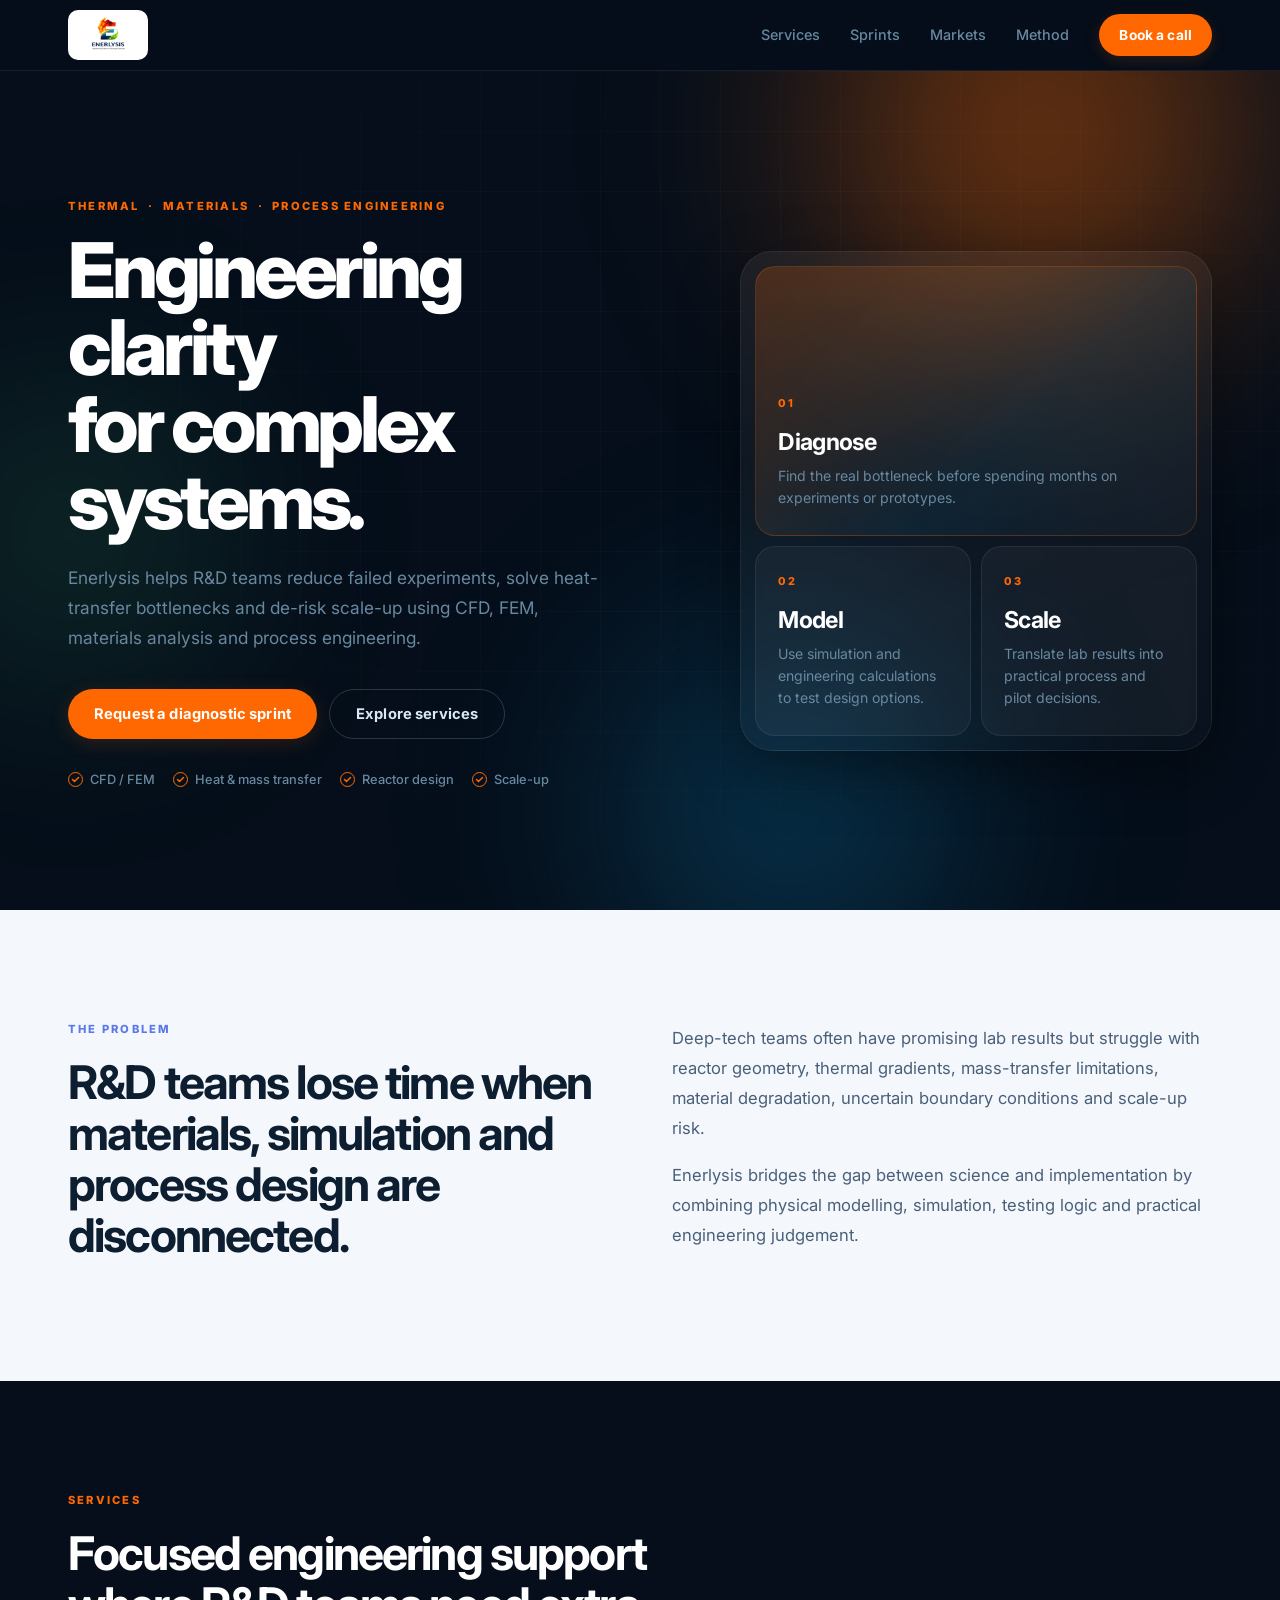
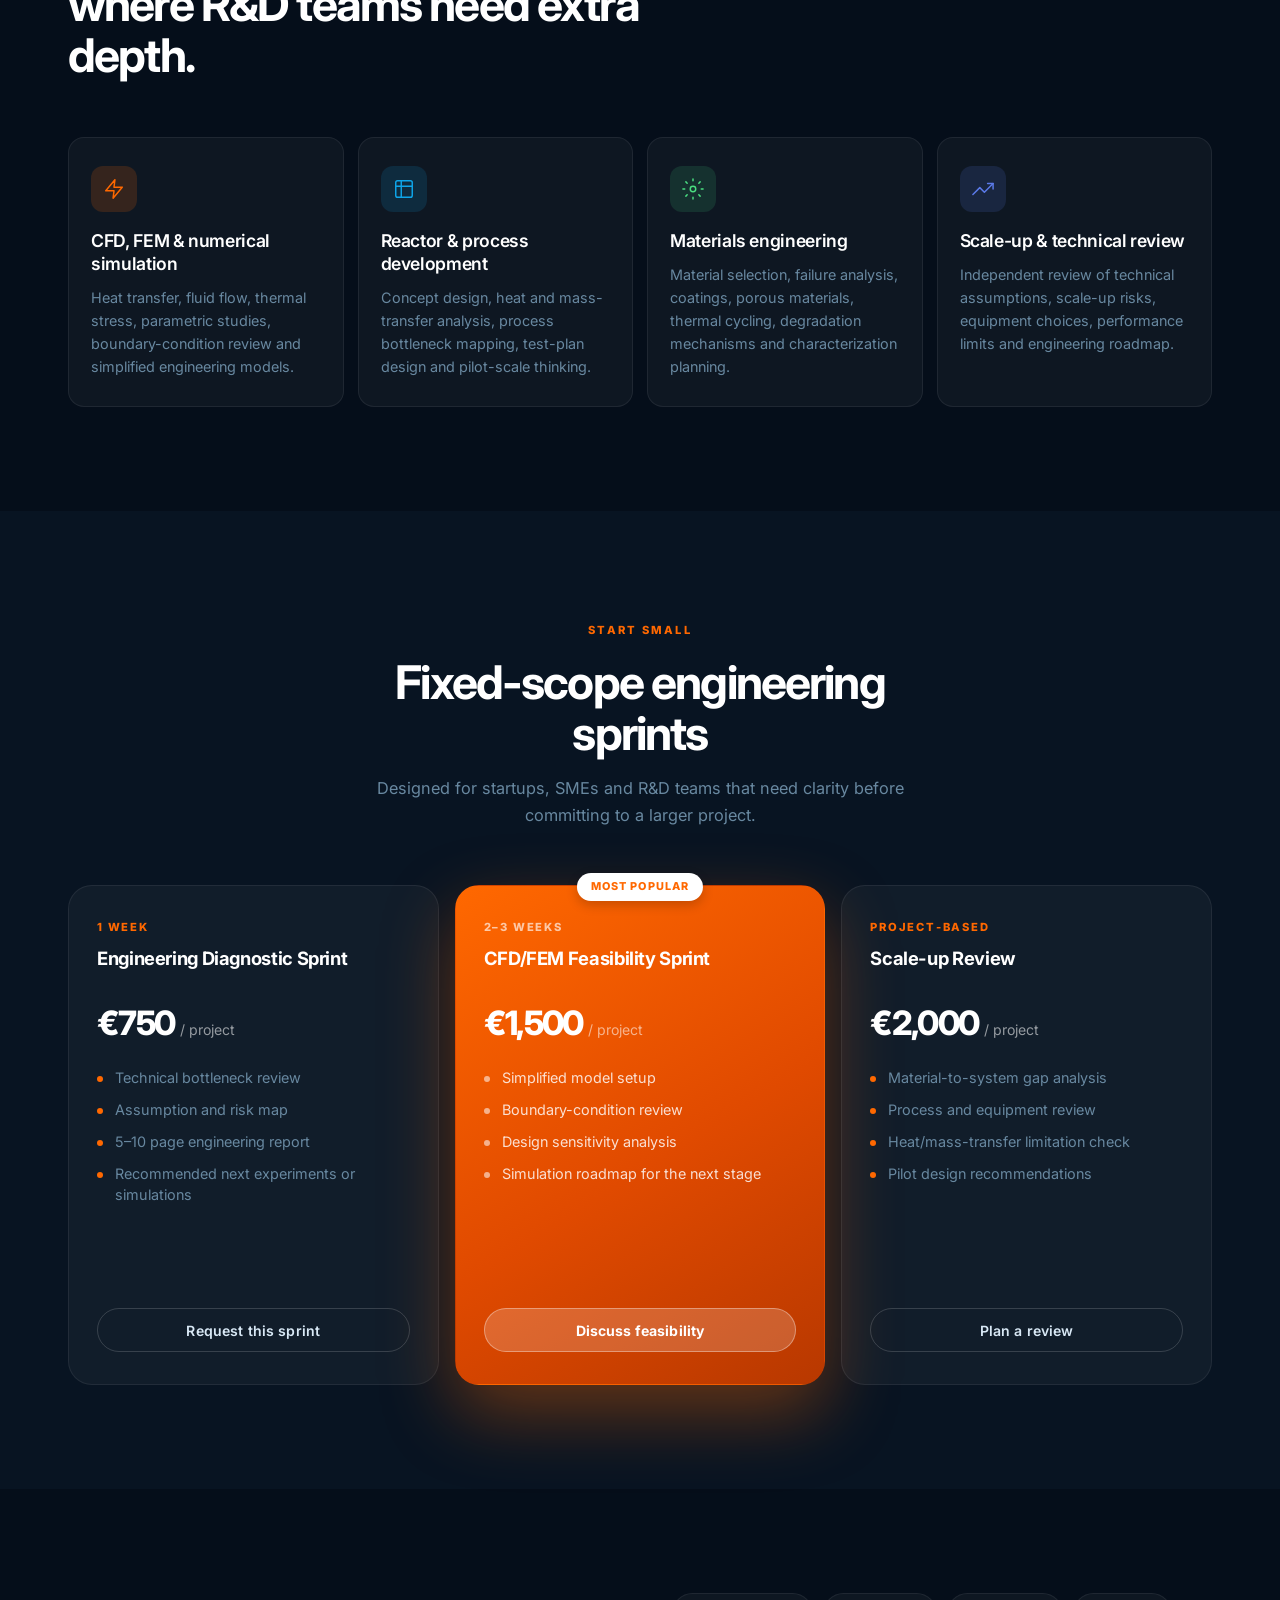
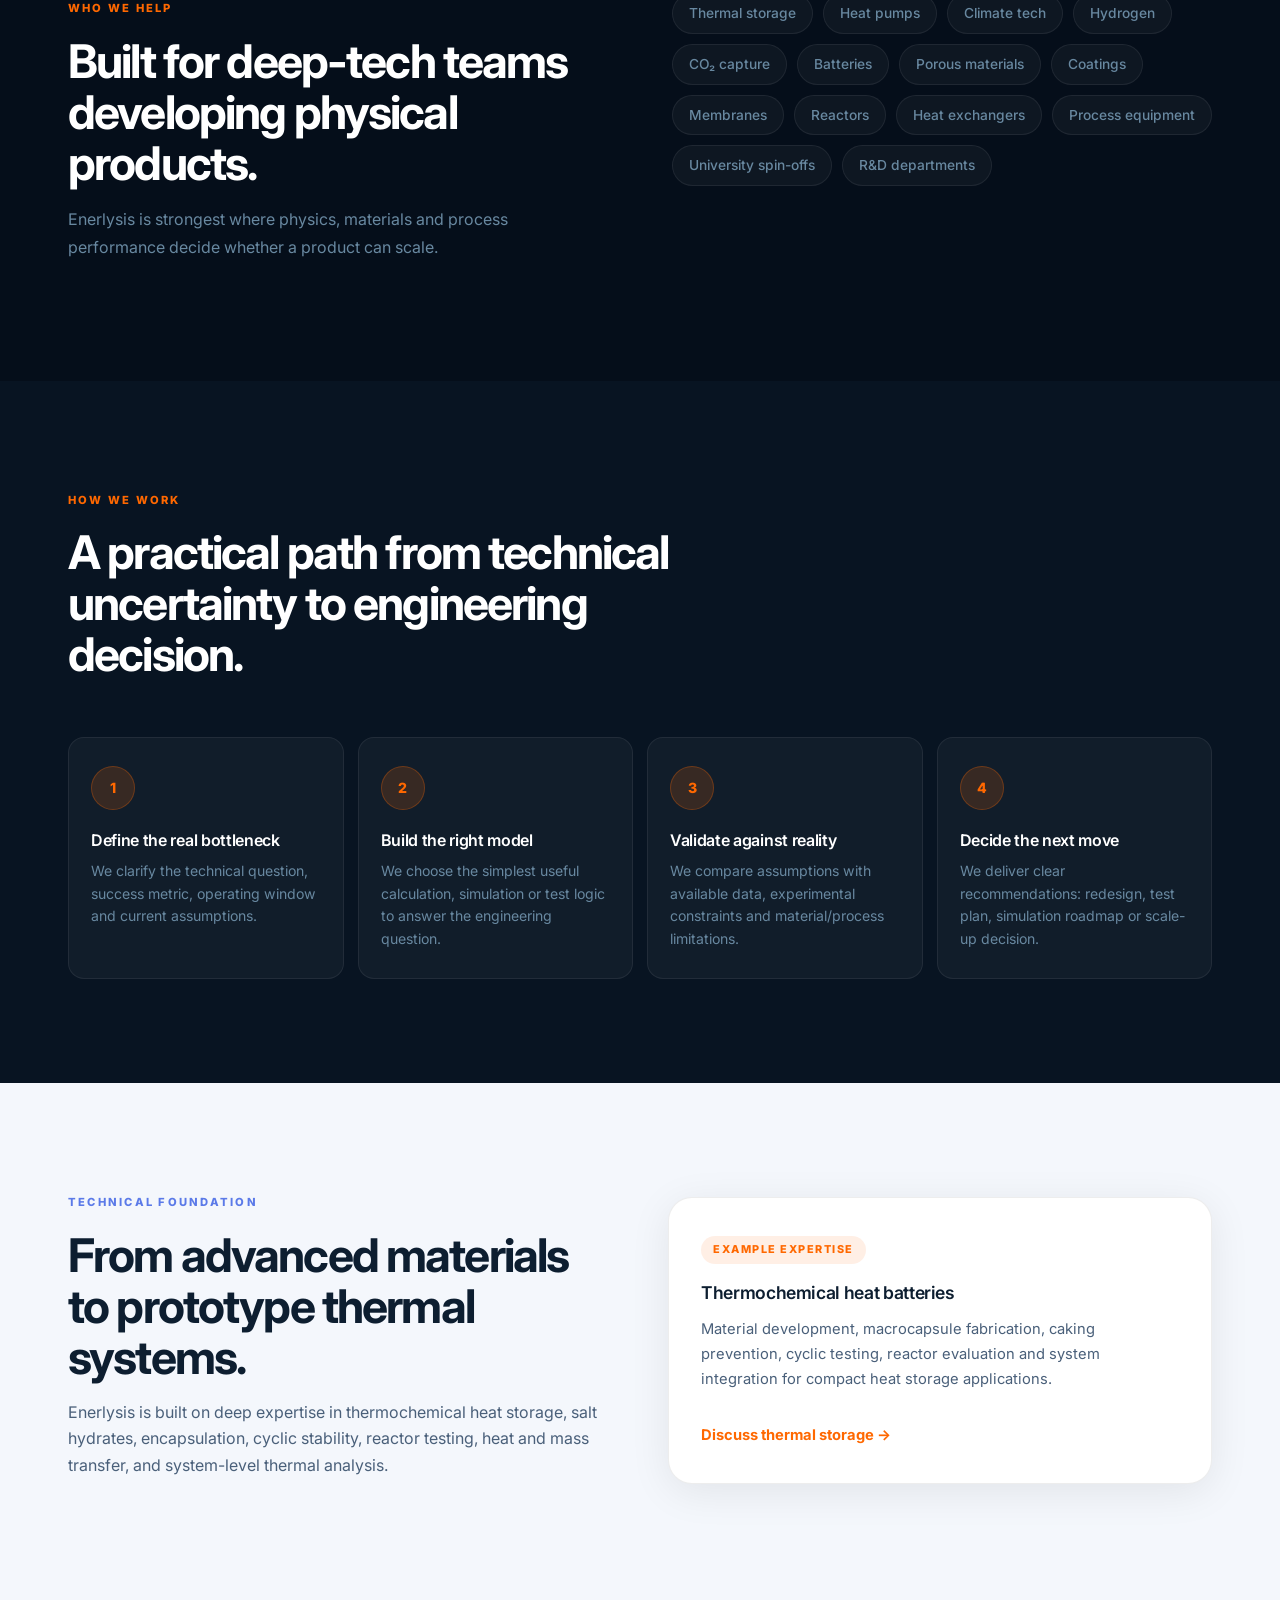
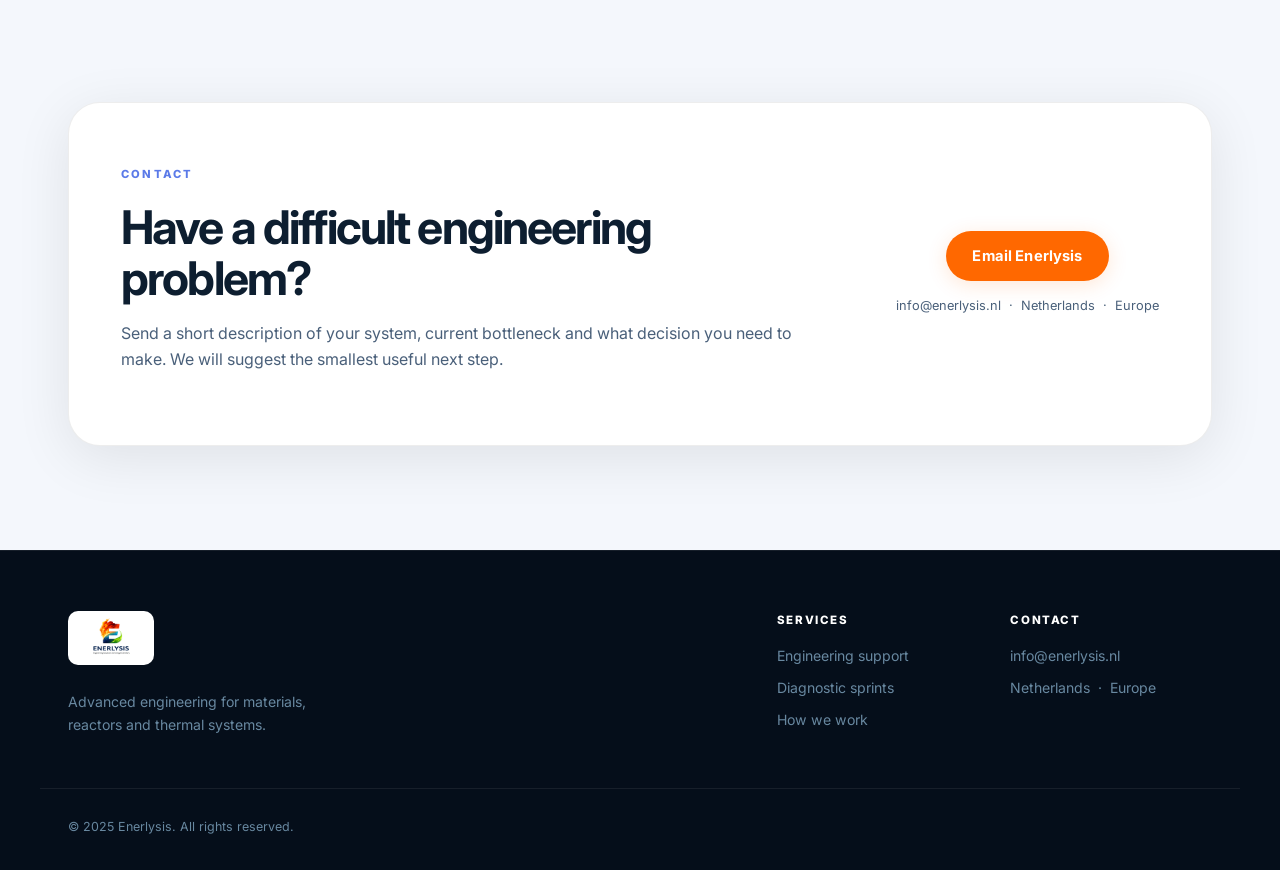
==== index.html @ a4509266 "Add files via upload" ====
<!doctype html>
<html lang="en">
<head>
  <meta charset="utf-8" />
  <meta name="viewport" content="width=device-width, initial-scale=1" />
  <title>Enerlysis | Advanced Engineering for Materials, Reactors & Thermal Systems</title>
  <meta name="description" content="Enerlysis helps R&D teams and deep-tech companies solve heat transfer, reactor, materials and scale-up problems through CFD, FEM, testing and engineering analysis." />
  <meta name="keywords" content="Enerlysis, CFD, FEM, thermal engineering, reactor design, process engineering, materials engineering, scale-up, heat transfer, energy systems, Netherlands" />
  <meta property="og:title" content="Enerlysis | Advanced Engineering for Materials, Reactors & Thermal Systems" />
  <meta property="og:description" content="Engineering support for R&D teams developing materials, reactors, thermal systems and process technologies." />
  <meta property="og:type" content="website" />
  <meta property="og:url" content="https://enerlysis.nl/" />
  <link rel="canonical" href="https://enerlysis.nl/" />
  <link rel="preconnect" href="https://fonts.googleapis.com">
  <link rel="preconnect" href="https://fonts.gstatic.com" crossorigin>
  <link href="https://fonts.googleapis.com/css2?family=Inter:wght@300;400;500;600;700;800;900&display=swap" rel="stylesheet">
  <link rel="stylesheet" href="styles.css" />
</head>
<body>

  <header class="site-header">
    <nav class="nav container" aria-label="Main navigation">
      <a class="brand" href="#top" aria-label="Enerlysis home">
        <div class="brand-logo-wrap">
          <img src="logo.png" alt="Enerlysis" class="brand-logo">
        </div>
      </a>
      <button class="nav-toggle" aria-expanded="false" aria-controls="nav-links" aria-label="Toggle menu">
        <span></span><span></span><span></span>
      </button>
      <div class="nav-links" id="nav-links">
        <a href="#services">Services</a>
        <a href="#sprints">Sprints</a>
        <a href="#markets">Markets</a>
        <a href="#method">Method</a>
        <a class="nav-cta" href="mailto:info@enerlysis.nl?subject=Technical%20consultation%20request">Book a call</a>
      </div>
    </nav>
  </header>

  <main id="top">

    <!-- ===== HERO ===== -->
    <section class="hero section">
      <div class="hero-bg" aria-hidden="true">
        <div class="blob blob-fire"></div>
        <div class="blob blob-cosmic"></div>
        <div class="blob blob-nature"></div>
        <div class="hero-grid-lines"></div>
      </div>
      <div class="container hero-layout">
        <div class="hero-copy">
          <p class="eyebrow">Thermal &nbsp;·&nbsp; Materials &nbsp;·&nbsp; Process Engineering</p>
          <h1>Engineering clarity<br>for complex systems.</h1>
          <p class="lead">Enerlysis helps R&amp;D teams reduce failed experiments, solve heat-transfer bottlenecks and de-risk scale-up using CFD, FEM, materials analysis and process engineering.</p>
          <div class="hero-actions">
            <a class="button primary" href="mailto:info@enerlysis.nl?subject=Engineering%20Diagnostic%20Sprint">Request a diagnostic sprint</a>
            <a class="button ghost" href="#services">Explore services</a>
          </div>
          <div class="trust-strip">
            <div class="trust-item">
              <svg width="15" height="15" viewBox="0 0 15 15" fill="none" aria-hidden="true"><circle cx="7.5" cy="7.5" r="7" stroke="#FF6800"/><path d="M4.5 7.5l2 2 4-4" stroke="#FF6800" stroke-width="1.5" stroke-linecap="round" stroke-linejoin="round"/></svg>
              <span>CFD / FEM</span>
            </div>
            <div class="trust-item">
              <svg width="15" height="15" viewBox="0 0 15 15" fill="none" aria-hidden="true"><circle cx="7.5" cy="7.5" r="7" stroke="#FF6800"/><path d="M4.5 7.5l2 2 4-4" stroke="#FF6800" stroke-width="1.5" stroke-linecap="round" stroke-linejoin="round"/></svg>
              <span>Heat &amp; mass transfer</span>
            </div>
            <div class="trust-item">
              <svg width="15" height="15" viewBox="0 0 15 15" fill="none" aria-hidden="true"><circle cx="7.5" cy="7.5" r="7" stroke="#FF6800"/><path d="M4.5 7.5l2 2 4-4" stroke="#FF6800" stroke-width="1.5" stroke-linecap="round" stroke-linejoin="round"/></svg>
              <span>Reactor design</span>
            </div>
            <div class="trust-item">
              <svg width="15" height="15" viewBox="0 0 15 15" fill="none" aria-hidden="true"><circle cx="7.5" cy="7.5" r="7" stroke="#FF6800"/><path d="M4.5 7.5l2 2 4-4" stroke="#FF6800" stroke-width="1.5" stroke-linecap="round" stroke-linejoin="round"/></svg>
              <span>Scale-up</span>
            </div>
          </div>
        </div>
        <div class="hero-panel" aria-label="Enerlysis approach">
          <div class="panel-card large">
            <span class="panel-num">01</span>
            <h3>Diagnose</h3>
            <p>Find the real bottleneck before spending months on experiments or prototypes.</p>
          </div>
          <div class="panel-row">
            <div class="panel-card">
              <span class="panel-num">02</span>
              <h3>Model</h3>
              <p>Use simulation and engineering calculations to test design options.</p>
            </div>
            <div class="panel-card">
              <span class="panel-num">03</span>
              <h3>Scale</h3>
              <p>Translate lab results into practical process and pilot decisions.</p>
            </div>
          </div>
        </div>
      </div>
    </section>

    <!-- ===== PROBLEM ===== -->
    <section class="section problem">
      <div class="container two-col">
        <div>
          <p class="eyebrow eyebrow-ink">The problem</p>
          <h2 class="ink-heading">R&D teams lose time when materials, simulation and process design are disconnected.</h2>
        </div>
        <div class="rich-text">
          <p class="ink-muted">Deep-tech teams often have promising lab results but struggle with reactor geometry, thermal gradients, mass-transfer limitations, material degradation, uncertain boundary conditions and scale-up risk.</p>
          <p class="ink-muted">Enerlysis bridges the gap between science and implementation by combining physical modelling, simulation, testing logic and practical engineering judgement.</p>
        </div>
      </div>
    </section>

    <!-- ===== SERVICES ===== -->
    <section class="section" id="services">
      <div class="container">
        <div class="section-head">
          <p class="eyebrow">Services</p>
          <h2>Focused engineering support where R&amp;D teams need extra depth.</h2>
        </div>
        <div class="service-grid">

          <article class="service-card">
            <div class="service-icon fire-icon" aria-hidden="true">
              <svg width="22" height="22" viewBox="0 0 24 24" fill="none" stroke="currentColor" stroke-width="1.6" stroke-linecap="round" stroke-linejoin="round"><path d="M13 2L3 14h9l-1 8 10-12h-9l1-8z"/></svg>
            </div>
            <h3>CFD, FEM &amp; numerical simulation</h3>
            <p>Heat transfer, fluid flow, thermal stress, parametric studies, boundary-condition review and simplified engineering models.</p>
          </article>

          <article class="service-card">
            <div class="service-icon cosmic-icon" aria-hidden="true">
              <svg width="22" height="22" viewBox="0 0 24 24" fill="none" stroke="currentColor" stroke-width="1.6" stroke-linecap="round" stroke-linejoin="round"><path d="M9 3H5a2 2 0 00-2 2v4m6-6h10a2 2 0 012 2v4M9 3v18m0 0h10a2 2 0 002-2V9M9 21H5a2 2 0 01-2-2V9m0 0h18"/></svg>
            </div>
            <h3>Reactor &amp; process development</h3>
            <p>Concept design, heat and mass-transfer analysis, process bottleneck mapping, test-plan design and pilot-scale thinking.</p>
          </article>

          <article class="service-card">
            <div class="service-icon nature-icon" aria-hidden="true">
              <svg width="22" height="22" viewBox="0 0 24 24" fill="none" stroke="currentColor" stroke-width="1.6" stroke-linecap="round" stroke-linejoin="round"><circle cx="12" cy="12" r="3"/><path d="M12 1v2M12 21v2M4.22 4.22l1.42 1.42M18.36 18.36l1.42 1.42M1 12h2M21 12h2M4.22 19.78l1.42-1.42M18.36 5.64l1.42-1.42"/></svg>
            </div>
            <h3>Materials engineering</h3>
            <p>Material selection, failure analysis, coatings, porous materials, thermal cycling, degradation mechanisms and characterization planning.</p>
          </article>

          <article class="service-card">
            <div class="service-icon navy-icon" aria-hidden="true">
              <svg width="22" height="22" viewBox="0 0 24 24" fill="none" stroke="currentColor" stroke-width="1.6" stroke-linecap="round" stroke-linejoin="round"><polyline points="23 6 13.5 15.5 8.5 10.5 1 18"/><polyline points="17 6 23 6 23 12"/></svg>
            </div>
            <h3>Scale-up &amp; technical review</h3>
            <p>Independent review of technical assumptions, scale-up risks, equipment choices, performance limits and engineering roadmap.</p>
          </article>

        </div>
      </div>
    </section>

    <!-- ===== SPRINTS / PRICING ===== -->
    <section class="section alt" id="sprints">
      <div class="container">
        <div class="section-head narrow">
          <p class="eyebrow">Start small</p>
          <h2>Fixed-scope engineering sprints</h2>
          <p class="section-sub">Designed for startups, SMEs and R&amp;D teams that need clarity before committing to a larger project.</p>
        </div>
        <div class="pricing-grid">

          <article class="price-card">
            <p class="price-timeline">1 week</p>
            <h3>Engineering Diagnostic Sprint</h3>
            <p class="price-amount">€750 <span>/ project</span></p>
            <ul class="price-list">
              <li>Technical bottleneck review</li>
              <li>Assumption and risk map</li>
              <li>5–10 page engineering report</li>
              <li>Recommended next experiments or simulations</li>
            </ul>
            <a href="mailto:info@enerlysis.nl?subject=Engineering%20Diagnostic%20Sprint" class="button outline-btn">Request this sprint</a>
          </article>

          <article class="price-card featured">
            <div class="featured-badge">Most popular</div>
            <p class="price-timeline">2–3 weeks</p>
            <h3>CFD/FEM Feasibility Sprint</h3>
            <p class="price-amount">€1,500 <span>/ project</span></p>
            <ul class="price-list">
              <li>Simplified model setup</li>
              <li>Boundary-condition review</li>
              <li>Design sensitivity analysis</li>
              <li>Simulation roadmap for the next stage</li>
            </ul>
            <a href="mailto:info@enerlysis.nl?subject=CFD%2FFEM%20Feasibility%20Sprint" class="button white-btn">Discuss feasibility</a>
          </article>

          <article class="price-card">
            <p class="price-timeline">Project-based</p>
            <h3>Scale-up Review</h3>
            <p class="price-amount">€2,000 <span>/ project</span></p>
            <ul class="price-list">
              <li>Material-to-system gap analysis</li>
              <li>Process and equipment review</li>
              <li>Heat/mass-transfer limitation check</li>
              <li>Pilot design recommendations</li>
            </ul>
            <a href="mailto:info@enerlysis.nl?subject=Scale-up%20Review" class="button outline-btn">Plan a review</a>
          </article>

        </div>
      </div>
    </section>

    <!-- ===== MARKETS ===== -->
    <section class="section" id="markets">
      <div class="container two-col align-start">
        <div>
          <p class="eyebrow">Who we help</p>
          <h2>Built for deep-tech teams developing physical products.</h2>
          <p class="lead small-lead">Enerlysis is strongest where physics, materials and process performance decide whether a product can scale.</p>
        </div>
        <div class="tag-cloud" aria-label="Target markets">
          <span>Thermal storage</span>
          <span>Heat pumps</span>
          <span>Climate tech</span>
          <span>Hydrogen</span>
          <span>CO₂ capture</span>
          <span>Batteries</span>
          <span>Porous materials</span>
          <span>Coatings</span>
          <span>Membranes</span>
          <span>Reactors</span>
          <span>Heat exchangers</span>
          <span>Process equipment</span>
          <span>University spin-offs</span>
          <span>R&amp;D departments</span>
        </div>
      </div>
    </section>

    <!-- ===== METHOD ===== -->
    <section class="section alt" id="method">
      <div class="container">
        <div class="section-head">
          <p class="eyebrow">How we work</p>
          <h2>A practical path from technical uncertainty to engineering decision.</h2>
        </div>
        <div class="steps-grid">
          <div class="step">
            <div class="step-num-circle"><span>1</span></div>
            <h3>Define the real bottleneck</h3>
            <p>We clarify the technical question, success metric, operating window and current assumptions.</p>
          </div>
          <div class="step">
            <div class="step-num-circle"><span>2</span></div>
            <h3>Build the right model</h3>
            <p>We choose the simplest useful calculation, simulation or test logic to answer the engineering question.</p>
          </div>
          <div class="step">
            <div class="step-num-circle"><span>3</span></div>
            <h3>Validate against reality</h3>
            <p>We compare assumptions with available data, experimental constraints and material/process limitations.</p>
          </div>
          <div class="step">
            <div class="step-num-circle"><span>4</span></div>
            <h3>Decide the next move</h3>
            <p>We deliver clear recommendations: redesign, test plan, simulation roadmap or scale-up decision.</p>
          </div>
        </div>
      </div>
    </section>

    <!-- ===== TECHNICAL FOUNDATION ===== -->
    <section class="section case-study">
      <div class="container case-layout">
        <div>
          <p class="eyebrow eyebrow-ink">Technical foundation</p>
          <h2 class="ink-heading">From advanced materials to prototype thermal systems.</h2>
          <p class="ink-muted">Enerlysis is built on deep expertise in thermochemical heat storage, salt hydrates, encapsulation, cyclic stability, reactor testing, heat and mass transfer, and system-level thermal analysis.</p>
        </div>
        <div class="case-card">
          <div class="case-tag">Example expertise</div>
          <h3 class="ink-heading">Thermochemical heat batteries</h3>
          <p class="ink-muted">Material development, macrocapsule fabrication, caking prevention, cyclic testing, reactor evaluation and system integration for compact heat storage applications.</p>
          <a href="mailto:info@enerlysis.nl?subject=Thermal%20energy%20storage%20discussion" class="case-link">Discuss thermal storage →</a>
        </div>
      </div>
    </section>

    <!-- ===== CONTACT ===== -->
    <section class="section contact-section" id="contact">
      <div class="container">
        <div class="contact-box">
          <div>
            <p class="eyebrow eyebrow-ink">Contact</p>
            <h2 class="ink-heading">Have a difficult engineering problem?</h2>
            <p class="ink-muted">Send a short description of your system, current bottleneck and what decision you need to make. We will suggest the smallest useful next step.</p>
          </div>
          <div class="contact-cta">
            <a class="button primary" href="mailto:info@enerlysis.nl?subject=Technical%20consultation%20request&body=Hi%20Enerlysis%2C%0A%0AWe%20are%20working%20on%3A%0AOur%20main%20technical%20bottleneck%20is%3A%0AWe%20need%20to%20decide%3A%0A%0ABest%2C">Email Enerlysis</a>
            <p class="microcopy">info@enerlysis.nl &nbsp;·&nbsp; Netherlands &nbsp;·&nbsp; Europe</p>
          </div>
        </div>
      </div>
    </section>

  </main>

  <!-- ===== FOOTER ===== -->
  <footer class="footer">
    <div class="container footer-top">
      <div class="footer-brand-col">
        <a href="#top" aria-label="Enerlysis home">
          <div class="footer-logo-wrap">
            <img src="logo.png" alt="Enerlysis" class="footer-logo">
          </div>
        </a>
        <p>Advanced engineering for materials,<br>reactors and thermal systems.</p>
      </div>
      <div class="footer-nav">
        <div>
          <p class="footer-title">Services</p>
          <a href="#services">Engineering support</a>
          <a href="#sprints">Diagnostic sprints</a>
          <a href="#method">How we work</a>
        </div>
        <div>
          <p class="footer-title">Contact</p>
          <a href="mailto:info@enerlysis.nl">info@enerlysis.nl</a>
          <span>Netherlands &nbsp;·&nbsp; Europe</span>
        </div>
      </div>
    </div>
    <div class="container footer-bottom">
      <span>© 2025 Enerlysis. All rights reserved.</span>
    </div>
  </footer>

  <script src="script.js"></script>
</body>
</html>
---- styles.css ----
/* ============================================================
   ENERLYSIS — Design System
   Colors extracted from logo:
     Fire orange  #FF6800
     Cosmic blue  #0EA5E9
     Nature green #4ADE80
     Navy         #1A2B6B
   ============================================================ */

/* ===== Tokens ===== */
:root {
  /* Dark backgrounds */
  --bg:          #050E1A;
  --bg-soft:     #081422;
  --bg-card:     rgba(255,255,255,0.04);
  --bg-card-h:   rgba(255,255,255,0.07);

  /* Text */
  --text:        #D8E8F5;
  --text-muted:  #6888A0;
  --text-white:  #FFFFFF;

  /* Logo accent palette */
  --fire:        #FF6800;
  --fire-dim:    rgba(255,104,0,0.16);
  --fire-glow:   rgba(255,104,0,0.28);
  --cosmic:      #0EA5E9;
  --cosmic-dim:  rgba(14,165,233,0.14);
  --nature:      #4ADE80;
  --nature-dim:  rgba(74,222,128,0.13);
  --navy-accent: #5B7AE8;
  --navy-dim:    rgba(91,122,232,0.15);

  /* Borders */
  --border:      rgba(255,255,255,0.07);
  --border-h:    rgba(255,255,255,0.16);

  /* Light sections */
  --paper:       #F4F7FC;
  --ink:         #0D1E30;
  --ink-muted:   #4A607A;

  /* Shape */
  --r:           16px;
  --r-lg:        24px;
  --r-xl:        32px;
  --max:         1200px;
  --ease:        cubic-bezier(0.16,1,0.3,1);
  --dur:         0.22s;
  --shadow:      0 20px 60px rgba(0,0,0,0.4);
  --shadow-sm:   0 4px 20px rgba(0,0,0,0.28);
}

/* ===== Base ===== */
*, *::before, *::after { box-sizing: border-box; }
html { scroll-behavior: smooth; }
body {
  margin: 0;
  font-family: 'Inter', ui-sans-serif, system-ui, -apple-system, BlinkMacSystemFont, sans-serif;
  font-size: 16px;
  line-height: 1.65;
  color: var(--text);
  background: var(--bg);
  -webkit-font-smoothing: antialiased;
  -moz-osx-font-smoothing: grayscale;
}
a { color: inherit; text-decoration: none; cursor: pointer; }
img { max-width: 100%; height: auto; display: block; }
p, h1, h2, h3, h4 { margin-top: 0; }
p { color: var(--text-muted); }

/* ===== Layout ===== */
.container {
  max-width: var(--max);
  margin: 0 auto;
  padding: 0 28px;
}
.section { padding: 104px 0; }
.two-col {
  display: grid;
  grid-template-columns: 1fr 1fr;
  gap: 64px;
  align-items: center;
}
.align-start { align-items: flex-start; }

/* ===== Typography ===== */
h1 {
  font-size: clamp(2.6rem, 6vw, 5rem);
  font-weight: 800;
  line-height: 1.0;
  letter-spacing: -0.055em;
  color: var(--text-white);
  margin-bottom: 22px;
}
h2 {
  font-size: clamp(1.75rem, 4vw, 2.9rem);
  font-weight: 700;
  line-height: 1.1;
  letter-spacing: -0.04em;
  color: var(--text-white);
  margin-bottom: 16px;
}
h3 {
  font-size: 1.1rem;
  font-weight: 600;
  line-height: 1.3;
  letter-spacing: -0.02em;
  color: var(--text-white);
  margin-bottom: 10px;
}
.ink-heading { color: var(--ink) !important; }
.ink-muted   { color: var(--ink-muted) !important; }
.eyebrow {
  display: inline-block;
  font-size: 0.7rem;
  font-weight: 800;
  text-transform: uppercase;
  letter-spacing: 0.2em;
  color: var(--fire);
  margin-bottom: 18px;
}
.eyebrow-ink { color: var(--navy-accent) !important; }
.lead {
  font-size: 1.08rem;
  color: var(--text-muted);
  line-height: 1.75;
  max-width: 540px;
}
.small-lead { font-size: 1rem; }
.section-head { max-width: 680px; margin-bottom: 56px; }
.section-head.narrow {
  max-width: 540px;
  text-align: center;
  margin-left: auto;
  margin-right: auto;
}
.section-sub { color: var(--text-muted); font-size: 1.02rem; margin-top: 8px; }
.rich-text p { font-size: 1.04rem; line-height: 1.8; }
.rich-text p + p { margin-top: 18px; }

/* ===== Header ===== */
.site-header {
  position: sticky;
  top: 0;
  z-index: 100;
  background: rgba(5,14,26,0.88);
  backdrop-filter: blur(20px);
  -webkit-backdrop-filter: blur(20px);
  border-bottom: 1px solid var(--border);
  transition: box-shadow var(--dur) var(--ease);
}
.nav {
  min-height: 70px;
  display: flex;
  align-items: center;
  justify-content: space-between;
  gap: 20px;
}
.brand { display: inline-flex; align-items: center; }
.brand-logo-wrap {
  background: #fff;
  border-radius: 10px;
  padding: 5px 10px;
  display: flex;
  align-items: center;
  transition: opacity var(--dur) var(--ease);
}
.brand-logo-wrap:hover { opacity: 0.88; }
.brand-logo { height: 40px; width: auto; object-fit: contain; }
.nav-links {
  display: flex;
  align-items: center;
  gap: 30px;
  font-size: 0.9rem;
  font-weight: 500;
}
.nav-links a { color: var(--text-muted); transition: color var(--dur); }
.nav-links a:hover { color: var(--text-white); }
.nav-cta {
  background: var(--fire) !important;
  color: #fff !important;
  padding: 10px 20px;
  border-radius: 999px;
  font-weight: 700;
  font-size: 0.86rem;
  letter-spacing: 0.01em;
  transition: background var(--dur) var(--ease), transform var(--dur) var(--ease), box-shadow var(--dur) var(--ease) !important;
  box-shadow: 0 4px 16px var(--fire-dim);
}
.nav-cta:hover {
  background: #ff8830 !important;
  transform: translateY(-1px) !important;
  box-shadow: 0 8px 28px var(--fire-glow) !important;
}
.nav-toggle {
  display: none;
  flex-direction: column;
  gap: 5px;
  background: none;
  border: 1px solid var(--border);
  border-radius: 8px;
  padding: 10px 12px;
  cursor: pointer;
}
.nav-toggle span {
  display: block;
  width: 20px;
  height: 1.5px;
  background: var(--text);
  border-radius: 2px;
  transition: var(--dur) var(--ease);
}

/* ===== Buttons ===== */
.button {
  display: inline-flex;
  align-items: center;
  justify-content: center;
  min-height: 50px;
  padding: 0 26px;
  border-radius: 999px;
  font-weight: 700;
  font-size: 0.92rem;
  letter-spacing: 0.01em;
  transition: all var(--dur) var(--ease);
  white-space: nowrap;
  cursor: pointer;
  border: none;
}
.button.primary {
  background: var(--fire);
  color: #fff;
  box-shadow: 0 4px 20px var(--fire-dim);
}
.button.primary:hover {
  background: #ff8830;
  transform: translateY(-2px);
  box-shadow: 0 10px 36px var(--fire-glow);
}
.button.ghost {
  border: 1px solid var(--border-h);
  color: var(--text);
  background: transparent;
}
.button.ghost:hover {
  border-color: var(--fire);
  color: var(--fire);
  transform: translateY(-2px);
}
.outline-btn {
  display: inline-flex;
  align-items: center;
  justify-content: center;
  min-height: 44px;
  padding: 0 20px;
  border-radius: 999px;
  font-weight: 600;
  font-size: 0.88rem;
  border: 1px solid var(--border-h);
  color: var(--text);
  background: transparent;
  transition: all var(--dur) var(--ease);
  cursor: pointer;
  margin-top: auto;
}
.outline-btn:hover {
  border-color: var(--fire);
  color: var(--fire);
  transform: translateY(-1px);
}
.white-btn {
  display: inline-flex;
  align-items: center;
  justify-content: center;
  min-height: 44px;
  padding: 0 20px;
  border-radius: 999px;
  font-weight: 700;
  font-size: 0.88rem;
  background: rgba(255,255,255,0.18);
  border: 1px solid rgba(255,255,255,0.35);
  color: #fff;
  transition: all var(--dur) var(--ease);
  cursor: pointer;
  margin-top: auto;
}
.white-btn:hover {
  background: rgba(255,255,255,0.28);
  transform: translateY(-1px);
}

/* ===== HERO ===== */
.hero {
  position: relative;
  padding-top: 120px;
  padding-bottom: 100px;
  overflow: hidden;
}
.hero-bg {
  position: absolute;
  inset: 0;
  pointer-events: none;
  overflow: hidden;
}
/* Ambient blobs */
.blob {
  position: absolute;
  border-radius: 50%;
  filter: blur(100px);
  animation: drift 14s ease-in-out infinite;
}
.blob-fire {
  width: 640px; height: 640px;
  background: radial-gradient(circle, rgba(255,104,0,0.55) 0%, transparent 68%);
  top: -260px; right: -80px;
  animation-delay: 0s;
}
.blob-cosmic {
  width: 520px; height: 520px;
  background: radial-gradient(circle, rgba(14,165,233,0.35) 0%, transparent 68%);
  bottom: -160px; right: 18%;
  animation-delay: -5s;
}
.blob-nature {
  width: 420px; height: 420px;
  background: radial-gradient(circle, rgba(74,222,128,0.22) 0%, transparent 68%);
  top: 30%; left: -140px;
  animation-delay: -9s;
}
@keyframes drift {
  0%,100% { transform: translate(0,0) scale(1); }
  33%      { transform: translate(28px,-18px) scale(1.04); }
  66%      { transform: translate(-18px,14px) scale(0.97); }
}
/* Subtle grid overlay */
.hero-grid-lines {
  position: absolute;
  inset: 0;
  background-image:
    linear-gradient(rgba(255,255,255,0.025) 1px, transparent 1px),
    linear-gradient(90deg, rgba(255,255,255,0.025) 1px, transparent 1px);
  background-size: 60px 60px;
  mask-image: radial-gradient(ellipse at 60% 40%, black 30%, transparent 75%);
}
.hero-layout {
  display: grid;
  grid-template-columns: 1.12fr 0.88fr;
  gap: 72px;
  align-items: center;
  position: relative;
  z-index: 1;
}
.hero-copy { padding-bottom: 20px; }
.hero-actions {
  display: flex;
  flex-wrap: wrap;
  gap: 12px;
  margin: 36px 0 30px;
}
.trust-strip { display: flex; flex-wrap: wrap; gap: 18px; }
.trust-item {
  display: flex;
  align-items: center;
  gap: 7px;
  font-size: 0.8rem;
  font-weight: 500;
  color: var(--text-muted);
}

/* Hero Panel */
.hero-panel {
  border: 1px solid var(--border);
  border-radius: var(--r-xl);
  padding: 14px;
  background: linear-gradient(155deg,rgba(255,255,255,0.06),rgba(255,255,255,0.02));
  backdrop-filter: blur(12px);
  -webkit-backdrop-filter: blur(12px);
  box-shadow: var(--shadow);
}
.panel-row {
  display: grid;
  grid-template-columns: 1fr 1fr;
  gap: 10px;
  margin-top: 10px;
}
.panel-card {
  border-radius: 20px;
  padding: 26px 22px;
  border: 1px solid var(--border);
  background: var(--bg-card);
  transition: all var(--dur) var(--ease);
}
.panel-card:hover {
  background: var(--bg-card-h);
  border-color: var(--border-h);
}
.panel-card.large {
  min-height: 270px;
  display: flex;
  flex-direction: column;
  justify-content: flex-end;
  background: linear-gradient(135deg,rgba(255,104,0,0.2) 0%,rgba(14,165,233,0.08) 60%,rgba(255,255,255,0.03) 100%);
  border-color: rgba(255,104,0,0.22);
}
.panel-num {
  display: block;
  font-size: 0.68rem;
  font-weight: 800;
  letter-spacing: 0.18em;
  text-transform: uppercase;
  color: var(--fire);
  margin-bottom: 14px;
}
.panel-card h3 {
  font-size: 1.45rem;
  font-weight: 700;
  letter-spacing: -0.03em;
  color: var(--text-white);
  margin-bottom: 8px;
}
.panel-card p { font-size: 0.88rem; line-height: 1.55; margin: 0; }

/* ===== Problem ===== */
.problem { background: var(--paper); }
.problem h2 { color: var(--ink); }

/* ===== Services ===== */
.service-grid {
  display: grid;
  grid-template-columns: repeat(4,1fr);
  gap: 14px;
}
.service-card {
  border: 1px solid var(--border);
  border-radius: var(--r);
  padding: 28px 22px;
  background: var(--bg-card);
  display: flex;
  flex-direction: column;
  transition: all var(--dur) var(--ease);
}
.service-card:hover {
  background: var(--bg-card-h);
  border-color: var(--border-h);
  transform: translateY(-4px);
  box-shadow: 0 14px 40px rgba(0,0,0,0.35);
}
.service-icon {
  width: 46px; height: 46px;
  border-radius: 12px;
  display: grid;
  place-items: center;
  margin-bottom: 18px;
  flex-shrink: 0;
}
.fire-icon   { background: var(--fire-dim);   color: var(--fire); }
.cosmic-icon { background: var(--cosmic-dim); color: var(--cosmic); }
.nature-icon { background: var(--nature-dim); color: var(--nature); }
.navy-icon   { background: var(--navy-dim);   color: var(--navy-accent); }
.service-card p { font-size: 0.9rem; line-height: 1.6; margin: 0; }

/* ===== Alt Background ===== */
.alt { background: var(--bg-soft); }

/* ===== Pricing ===== */
.pricing-grid {
  display: grid;
  grid-template-columns: repeat(3,1fr);
  gap: 16px;
  align-items: start;
}
.price-card {
  border: 1px solid var(--border);
  border-radius: var(--r-lg);
  padding: 32px 28px;
  background: var(--bg-card);
  display: flex;
  flex-direction: column;
  min-height: 500px;
  position: relative;
  transition: all var(--dur) var(--ease);
}
.price-card:hover {
  border-color: var(--border-h);
  transform: translateY(-4px);
  box-shadow: var(--shadow);
}
.price-card.featured {
  background: linear-gradient(148deg, #FF6800 0%, #e04a00 55%, #b83800 100%);
  border-color: transparent;
  transform: translateY(-14px);
  box-shadow: 0 28px 72px rgba(255,104,0,0.38);
}
.price-card.featured:hover { transform: translateY(-18px); }
.featured-badge {
  position: absolute;
  top: -13px;
  left: 50%;
  transform: translateX(-50%);
  background: var(--text-white);
  color: var(--fire);
  font-size: 0.68rem;
  font-weight: 800;
  text-transform: uppercase;
  letter-spacing: 0.1em;
  padding: 5px 14px;
  border-radius: 999px;
  white-space: nowrap;
  box-shadow: 0 4px 12px rgba(0,0,0,0.2);
}
.price-timeline {
  font-size: 0.7rem;
  font-weight: 800;
  text-transform: uppercase;
  letter-spacing: 0.16em;
  color: var(--fire);
  margin-bottom: 10px;
}
.price-card.featured .price-timeline { color: rgba(255,255,255,0.65); }
.price-card h3 { color: var(--text-white); font-size: 1.15rem; font-weight: 700; margin-bottom: 6px; }
.price-card.featured h3 { color: #fff; }
.price-amount {
  font-size: 2.1rem;
  font-weight: 800;
  letter-spacing: -0.05em;
  color: var(--text-white);
  margin: 18px 0;
}
.price-amount span { font-size: 0.88rem; font-weight: 400; opacity: 0.55; letter-spacing: 0; }
.price-card.featured .price-amount { color: #fff; }
.price-list { list-style: none; padding: 0; margin: 0 0 24px; flex: 1; }
.price-list li {
  font-size: 0.9rem;
  color: var(--text-muted);
  padding-left: 18px;
  margin-bottom: 11px;
  position: relative;
  line-height: 1.45;
}
.price-list li::before {
  content: '';
  position: absolute;
  left: 0;
  top: 8px;
  width: 6px; height: 6px;
  border-radius: 50%;
  background: var(--fire);
}
.price-card.featured .price-list li { color: rgba(255,255,255,0.82); }
.price-card.featured .price-list li::before { background: rgba(255,255,255,0.55); }

/* ===== Markets ===== */
.tag-cloud { display: flex; flex-wrap: wrap; gap: 10px; }
.tag-cloud span {
  display: inline-block;
  border: 1px solid var(--border);
  border-radius: 999px;
  padding: 8px 16px;
  font-size: 0.86rem;
  font-weight: 500;
  color: var(--text-muted);
  background: var(--bg-card);
  transition: all var(--dur) var(--ease);
  cursor: default;
}
.tag-cloud span:hover {
  border-color: var(--fire);
  color: var(--fire);
  background: var(--fire-dim);
}

/* ===== Method ===== */
.steps-grid {
  display: grid;
  grid-template-columns: repeat(4,1fr);
  gap: 14px;
}
.step {
  border: 1px solid var(--border);
  border-radius: var(--r);
  padding: 28px 22px;
  background: var(--bg-card);
  transition: all var(--dur) var(--ease);
}
.step:hover {
  border-color: var(--border-h);
  background: var(--bg-card-h);
  transform: translateY(-3px);
}
.step-num-circle {
  width: 44px; height: 44px;
  border-radius: 50%;
  background: var(--fire-dim);
  border: 1px solid rgba(255,104,0,0.28);
  display: grid;
  place-items: center;
  margin-bottom: 20px;
}
.step-num-circle span { color: var(--fire); font-weight: 800; font-size: 0.88rem; }
.step h3 { font-size: 1rem; color: var(--text-white); margin-bottom: 10px; }
.step p  { font-size: 0.88rem; line-height: 1.6; margin: 0; }

/* ===== Case Study ===== */
.case-study { background: var(--paper); }
.case-layout {
  display: grid;
  grid-template-columns: 1fr 1fr;
  gap: 56px;
  align-items: center;
}
.case-card {
  background: #fff;
  border: 1px solid rgba(0,0,0,0.07);
  border-radius: var(--r-lg);
  padding: 36px 32px;
  box-shadow: 0 8px 40px rgba(0,0,0,0.08);
}
.case-tag {
  display: inline-block;
  font-size: 0.68rem;
  font-weight: 800;
  text-transform: uppercase;
  letter-spacing: 0.14em;
  color: var(--fire);
  background: rgba(255,104,0,0.1);
  padding: 5px 12px;
  border-radius: 999px;
  margin-bottom: 18px;
}
.case-card h3 { font-size: 1.1rem; margin-bottom: 12px; }
.case-card p  { font-size: 0.92rem; line-height: 1.7; }
.case-link {
  display: inline-block;
  margin-top: 16px;
  color: var(--fire);
  font-weight: 700;
  font-size: 0.92rem;
  transition: transform var(--dur) var(--ease);
}
.case-link:hover { transform: translateX(5px); }

/* ===== Contact ===== */
.contact-section { background: var(--paper); }
.contact-box {
  display: grid;
  grid-template-columns: 1fr auto;
  gap: 56px;
  align-items: center;
  background: #fff;
  border: 1px solid rgba(0,0,0,0.07);
  border-radius: var(--r-xl);
  padding: 56px 52px;
  box-shadow: 0 12px 56px rgba(0,0,0,0.09);
}
.contact-cta {
  display: flex;
  flex-direction: column;
  align-items: center;
  gap: 14px;
  flex-shrink: 0;
}
.microcopy {
  font-size: 0.8rem;
  color: var(--ink-muted);
  text-align: center;
  margin: 0;
  white-space: nowrap;
}

/* ===== Footer ===== */
.footer {
  background: var(--bg);
  border-top: 1px solid var(--border);
  padding: 60px 0 32px;
}
.footer-top {
  display: grid;
  grid-template-columns: 1.5fr 1fr;
  gap: 56px;
  padding-bottom: 48px;
  border-bottom: 1px solid var(--border);
}
.footer-logo-wrap {
  display: inline-flex;
  background: #fff;
  border-radius: 10px;
  padding: 5px 10px;
  margin-bottom: 16px;
}
.footer-logo { height: 44px; width: auto; object-fit: contain; }
.footer-brand-col p { font-size: 0.88rem; color: var(--text-muted); margin: 0; }
.footer-nav {
  display: grid;
  grid-template-columns: 1fr 1fr;
  gap: 32px;
}
.footer-title {
  font-size: 0.72rem;
  font-weight: 800;
  text-transform: uppercase;
  letter-spacing: 0.14em;
  color: var(--text-white);
  margin-bottom: 14px;
}
.footer a, .footer-nav span {
  display: block;
  font-size: 0.88rem;
  color: var(--text-muted);
  margin-bottom: 9px;
  transition: color var(--dur);
}
.footer a:hover { color: var(--fire); }
.footer-bottom {
  padding-top: 28px;
  display: flex;
  align-items: center;
  justify-content: space-between;
}
.footer-bottom span { font-size: 0.78rem; color: var(--text-muted); }

/* ===== Responsive: 1024px ===== */
@media (max-width: 1024px) {
  .service-grid  { grid-template-columns: repeat(2,1fr); }
  .steps-grid    { grid-template-columns: repeat(2,1fr); }
  .pricing-grid  { grid-template-columns: 1fr; max-width: 400px; margin: 0 auto; }
  .price-card.featured { transform: none; }
  .price-card.featured:hover { transform: translateY(-4px); }
}

/* ===== Responsive: 900px ===== */
@media (max-width: 900px) {
  .section { padding: 72px 0; }
  .hero { padding-top: 80px; padding-bottom: 72px; }
  .hero-layout, .two-col, .case-layout { grid-template-columns: 1fr; }
  .hero-copy { padding-bottom: 0; }
  .contact-box { grid-template-columns: 1fr; gap: 36px; padding: 40px 32px; }
  .footer-top { grid-template-columns: 1fr; }

  /* Mobile nav */
  .nav-toggle { display: flex; }
  .nav-links {
    display: none;
    position: absolute;
    top: 70px; left: 0; right: 0;
    flex-direction: column;
    align-items: flex-start;
    padding: 20px 28px 28px;
    background: var(--bg);
    border-bottom: 1px solid var(--border);
    z-index: 90;
    gap: 18px;
  }
  .nav-links.open { display: flex; }
  .panel-row { grid-template-columns: 1fr; }
}

/* ===== Responsive: 640px ===== */
@media (max-width: 640px) {
  .container { padding: 0 18px; }
  h1 { font-size: 2.4rem; }
  h2 { font-size: 1.75rem; }
  .hero { padding-top: 64px; }
  .hero-actions { flex-direction: column; }
  .button { width: 100%; }
  .service-grid { grid-template-columns: 1fr; }
  .steps-grid   { grid-template-columns: 1fr; }
  .contact-box  { padding: 32px 22px; }
  .section-head { margin-bottom: 38px; }
  .footer-nav   { grid-template-columns: 1fr; }
}

/* ===== Scroll Animations ===== */
.fade-up {
  opacity: 0;
  transform: translateY(22px);
  transition: opacity 0.5s var(--ease), transform 0.5s var(--ease);
}
.fade-up.in-view {
  opacity: 1;
  transform: translateY(0);
}
.service-card:nth-child(2), .price-card:nth-child(2), .step:nth-child(2) { transition-delay: 0.07s; }
.service-card:nth-child(3), .price-card:nth-child(3), .step:nth-child(3) { transition-delay: 0.14s; }
.service-card:nth-child(4), .step:nth-child(4) { transition-delay: 0.21s; }

/* ===== Accessibility ===== */
@media (prefers-reduced-motion: reduce) {
  *, *::before, *::after {
    animation-duration: 0.01ms !important;
    transition-duration: 0.01ms !important;
  }
}
:focus-visible {
  outline: 2px solid var(--fire);
  outline-offset: 3px;
  border-radius: 4px;
}
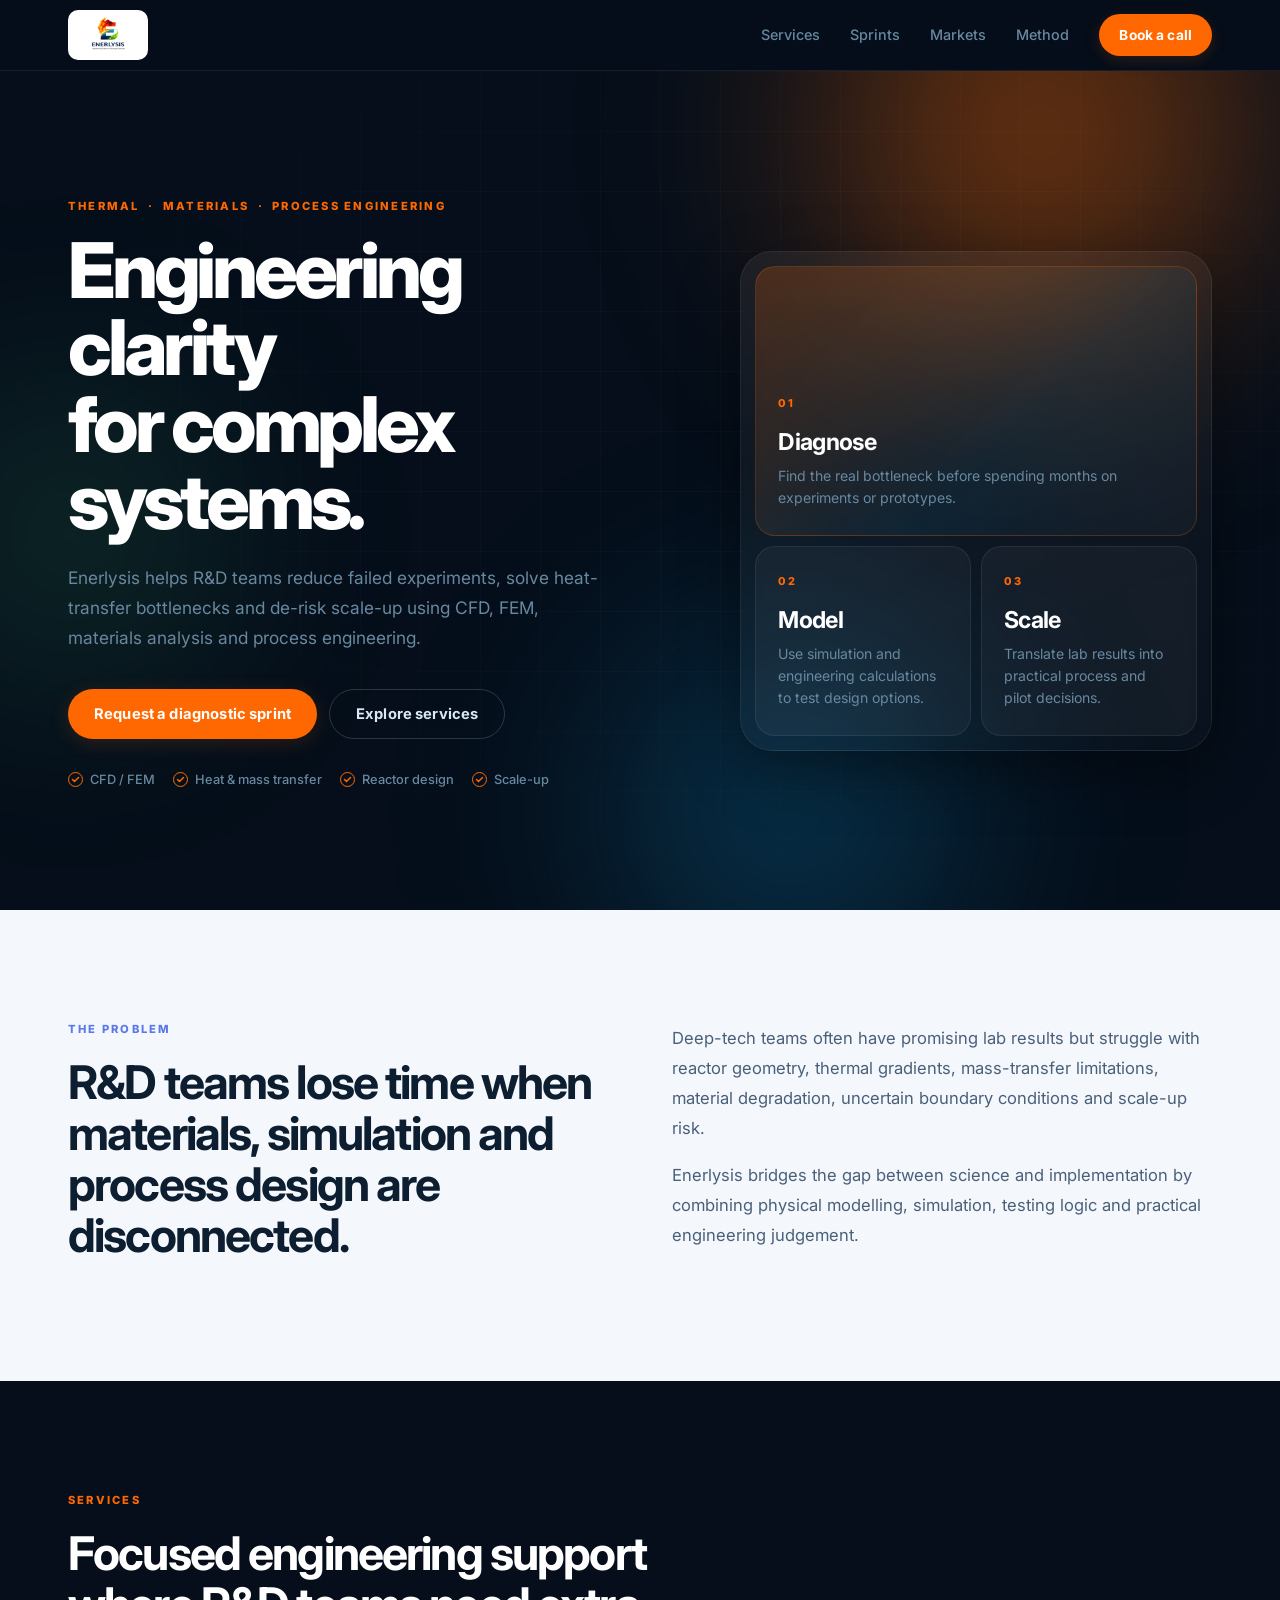
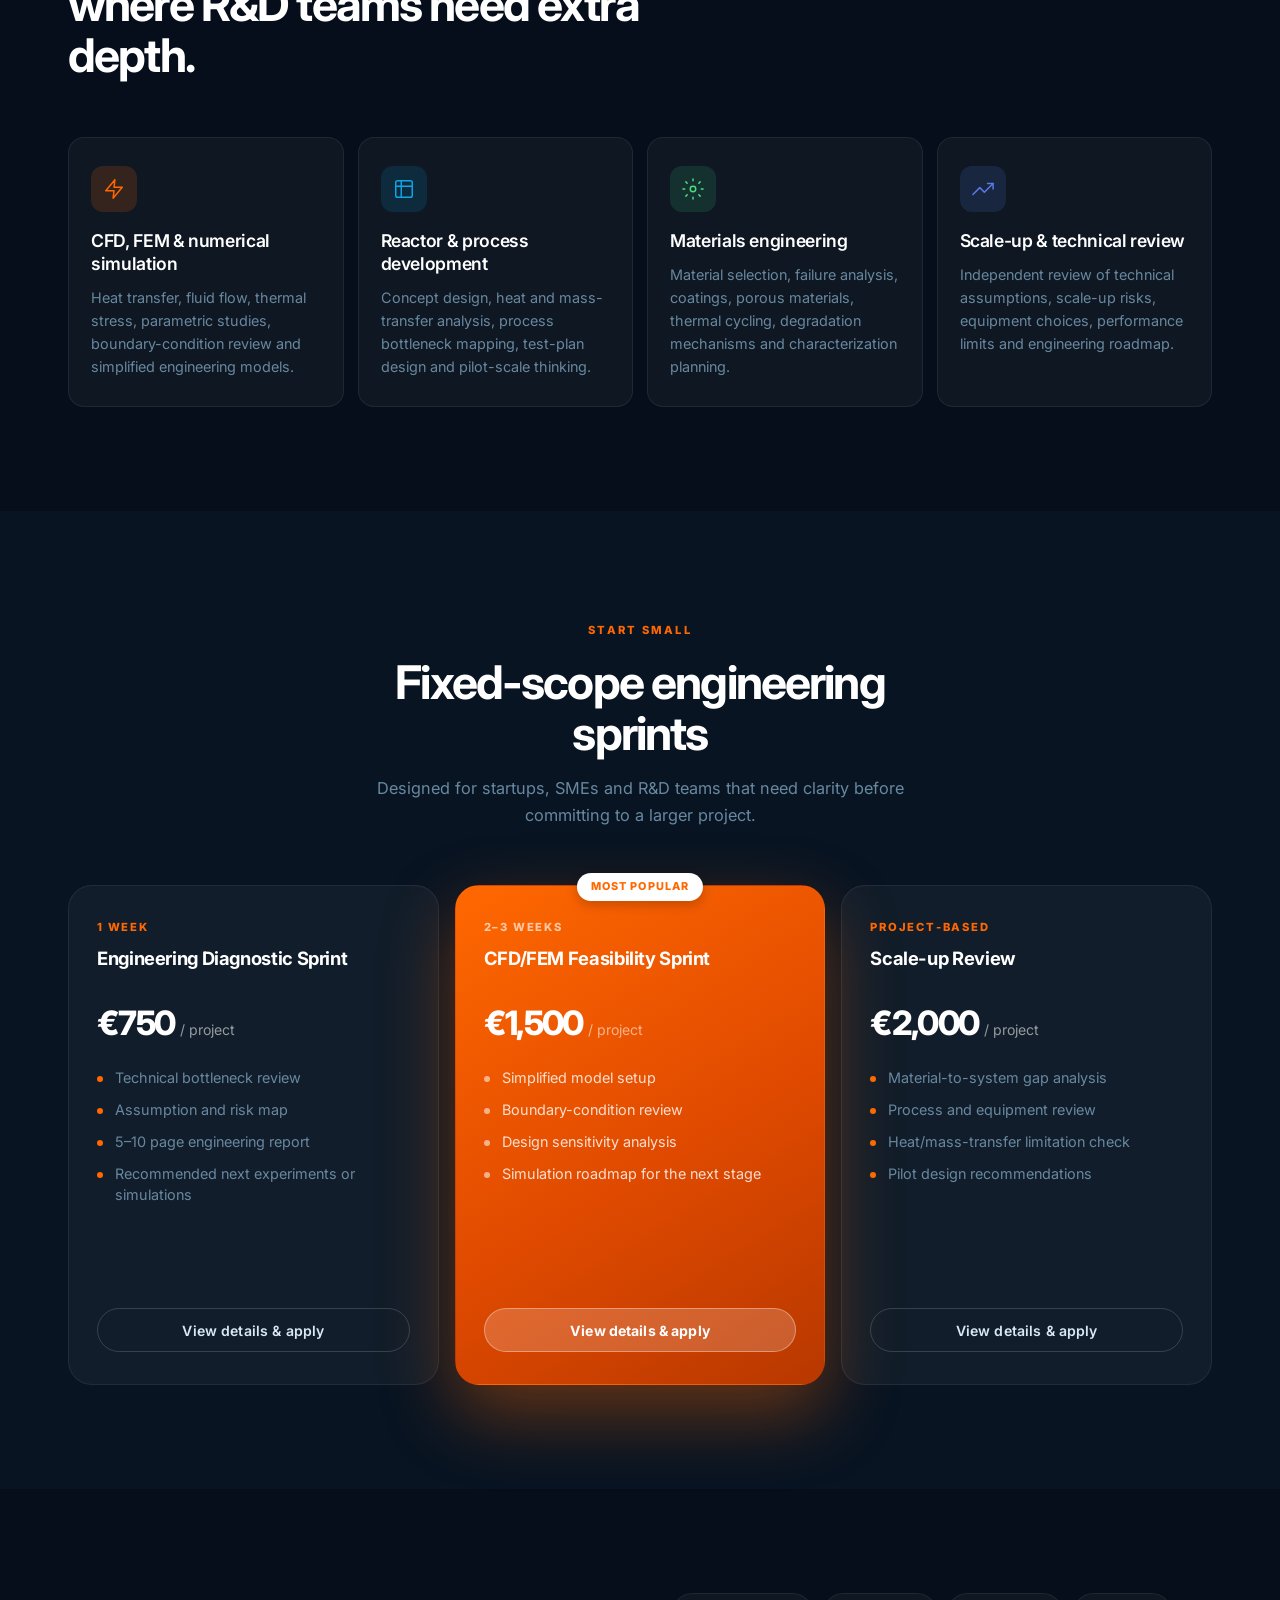
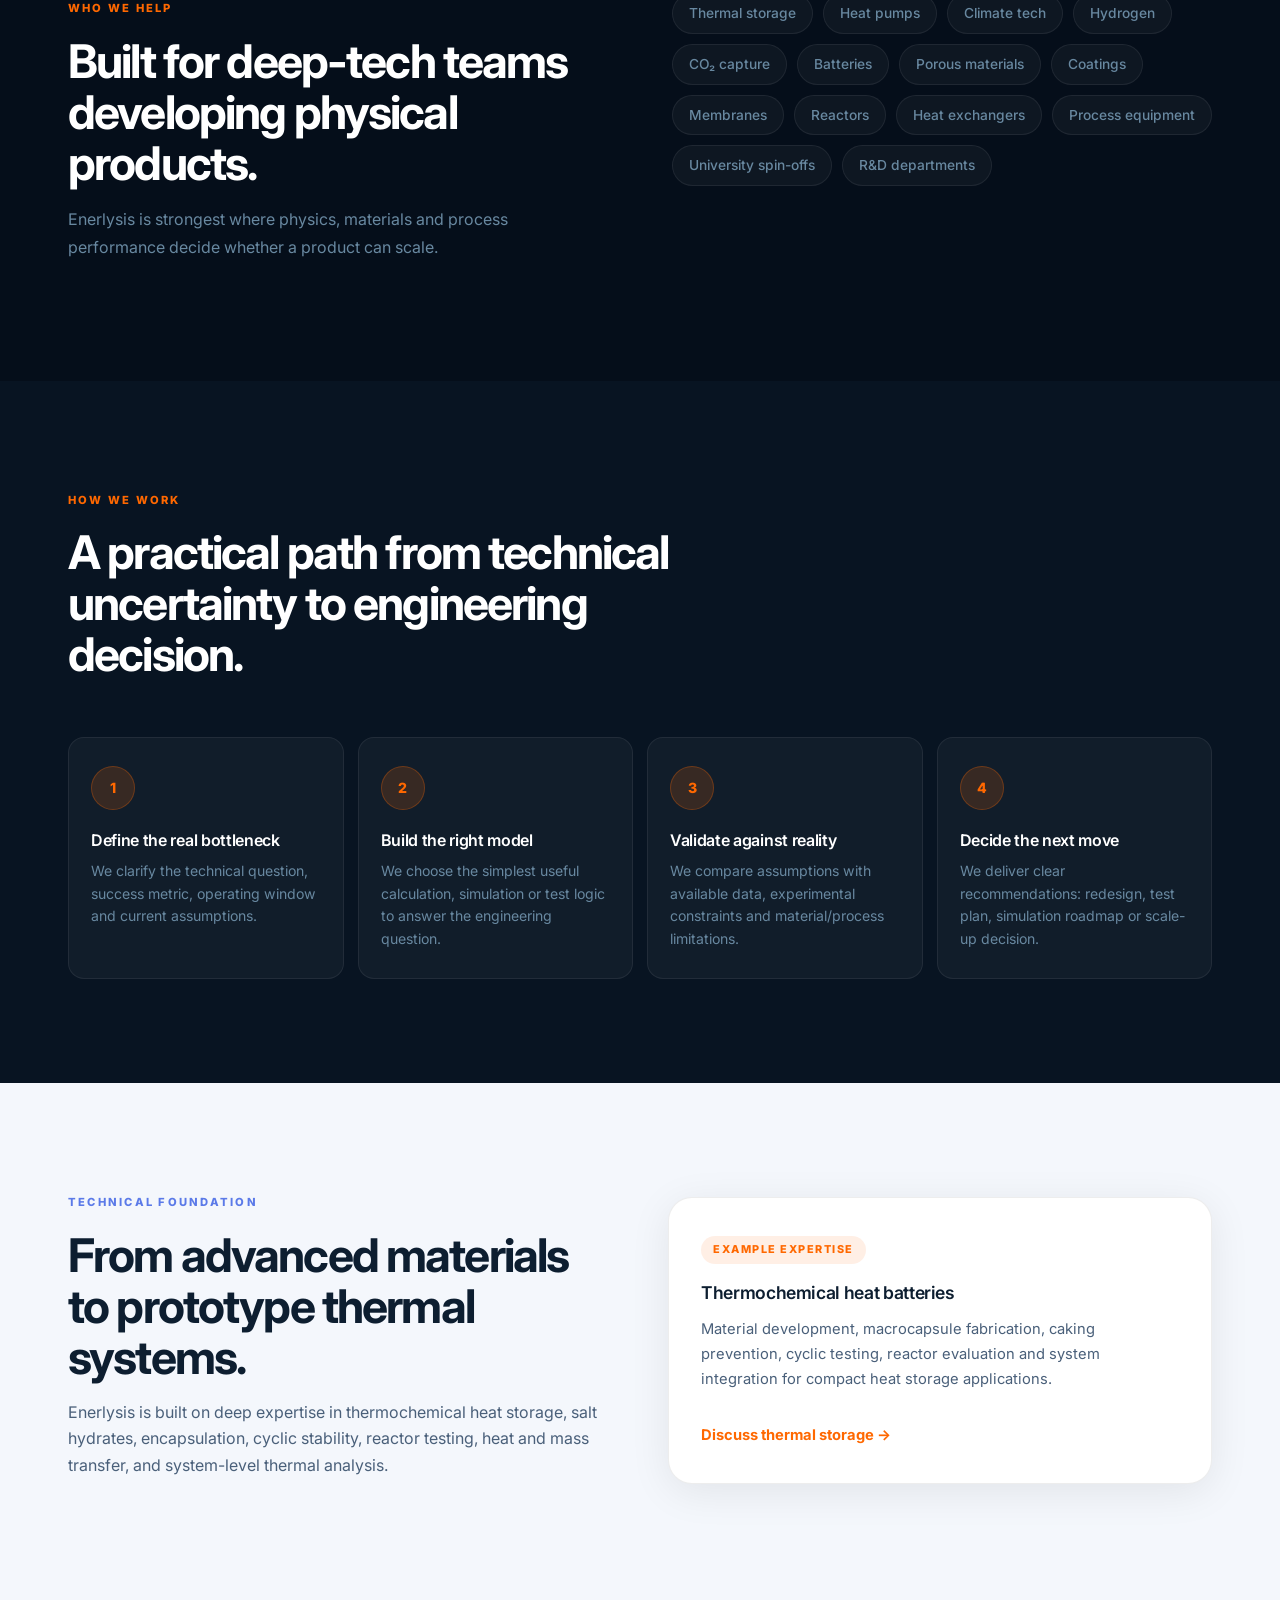
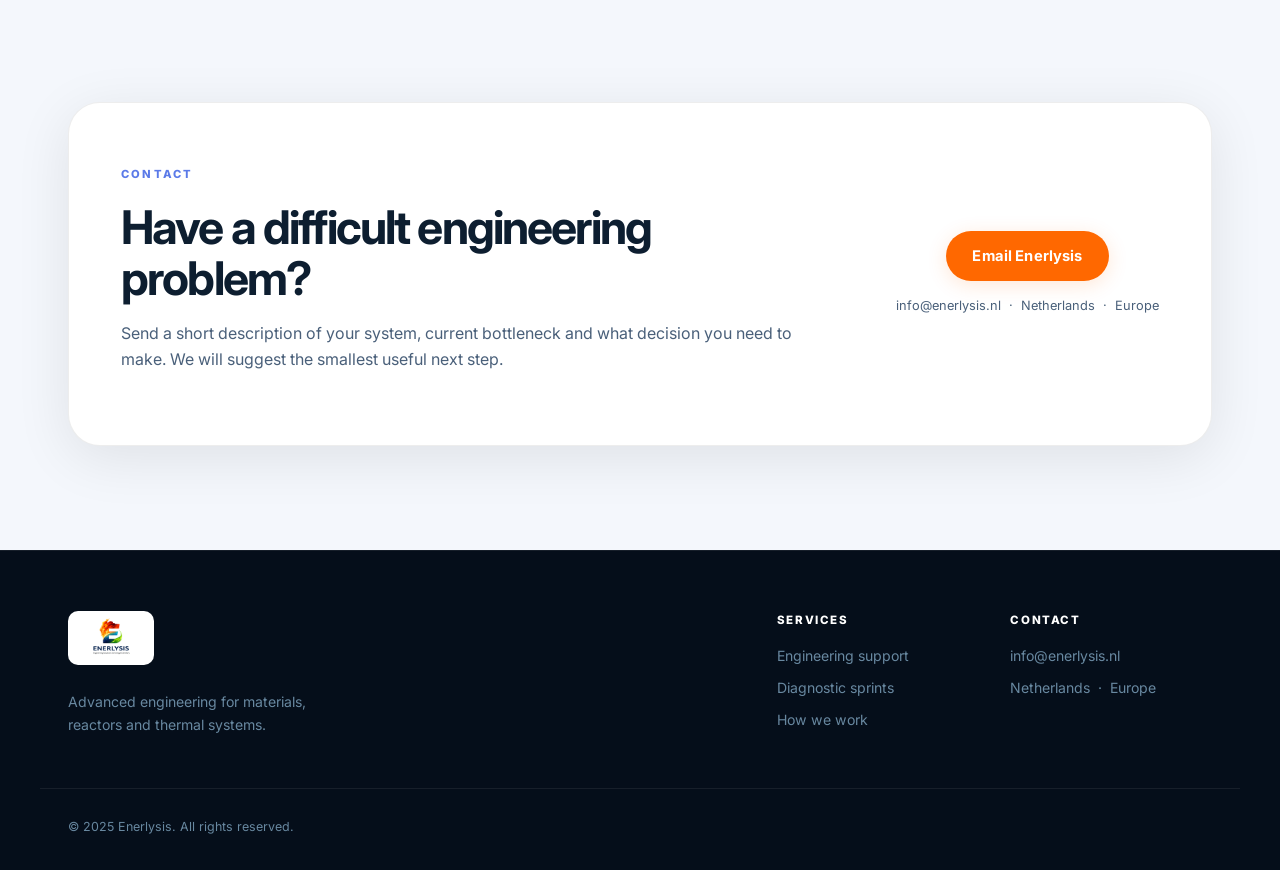
==== commit 2d47c00e: "Add files via upload" ====
--- a/index.html
+++ b/index.html
@@ -177,7 +177,7 @@
               <li>5–10 page engineering report</li>
               <li>Recommended next experiments or simulations</li>
             </ul>
-            <a href="mailto:info@enerlysis.nl?subject=Engineering%20Diagnostic%20Sprint" class="button outline-btn">Request this sprint</a>
+            <a href="sprint-diagnostic.html" class="button outline-btn">View details &amp; apply</a>
           </article>
 
           <article class="price-card featured">
@@ -191,7 +191,7 @@
               <li>Design sensitivity analysis</li>
               <li>Simulation roadmap for the next stage</li>
             </ul>
-            <a href="mailto:info@enerlysis.nl?subject=CFD%2FFEM%20Feasibility%20Sprint" class="button white-btn">Discuss feasibility</a>
+            <a href="sprint-cfd-fem.html" class="button white-btn">View details &amp; apply</a>
           </article>
 
           <article class="price-card">
@@ -204,7 +204,7 @@
               <li>Heat/mass-transfer limitation check</li>
               <li>Pilot design recommendations</li>
             </ul>
-            <a href="mailto:info@enerlysis.nl?subject=Scale-up%20Review" class="button outline-btn">Plan a review</a>
+            <a href="sprint-scaleup.html" class="button outline-btn">View details &amp; apply</a>
           </article>
 
         </div>
--- a/styles.css
+++ b/styles.css
@@ -770,6 +770,391 @@
   .footer-nav   { grid-template-columns: 1fr; }
 }
 
+/* ============================================================
+   SPRINT DETAIL PAGES
+   ============================================================ */
+
+/* Back bar */
+.back-bar {
+  background: var(--bg-soft);
+  border-bottom: 1px solid var(--border);
+  padding: 14px 0;
+}
+.back-link {
+  display: inline-flex;
+  align-items: center;
+  gap: 6px;
+  font-size: 0.86rem;
+  font-weight: 600;
+  color: var(--text-muted);
+  transition: color var(--dur) var(--ease);
+}
+.back-link:hover { color: var(--fire); }
+
+/* Sprint hero */
+.sprint-hero {
+  position: relative;
+  padding: 88px 0 80px;
+  overflow: hidden;
+}
+.sprint-hero-bg {
+  position: absolute;
+  inset: 0;
+  pointer-events: none;
+  overflow: hidden;
+}
+.sh-blob {
+  position: absolute;
+  border-radius: 50%;
+  filter: blur(90px);
+  animation: drift 16s ease-in-out infinite;
+}
+.sh-fire       { width:520px; height:520px; background: radial-gradient(circle,rgba(255,104,0,0.45) 0%,transparent 70%); top:-160px; right:-60px; }
+.sh-cosmic     { width:400px; height:400px; background: radial-gradient(circle,rgba(14,165,233,0.25) 0%,transparent 70%); bottom:-100px; left:10%; animation-delay:-6s; }
+.sh-cosmic-main{ width:560px; height:560px; background: radial-gradient(circle,rgba(14,165,233,0.42) 0%,transparent 70%); top:-180px; right:-80px; }
+.sh-fire-soft  { width:380px; height:380px; background: radial-gradient(circle,rgba(255,104,0,0.2) 0%,transparent 70%);  bottom:-80px; left:15%; animation-delay:-7s; }
+.sh-nature-main{ width:540px; height:540px; background: radial-gradient(circle,rgba(74,222,128,0.35) 0%,transparent 70%); top:-160px; right:-60px; }
+.sh-cosmic-soft{ width:360px; height:360px; background: radial-gradient(circle,rgba(14,165,233,0.18) 0%,transparent 70%); bottom:-80px; left:20%; animation-delay:-8s; }
+
+.sprint-hero-inner {
+  position: relative;
+  z-index: 1;
+  max-width: 720px;
+}
+.sprint-badge {
+  display: inline-block;
+  font-size: 0.7rem;
+  font-weight: 800;
+  text-transform: uppercase;
+  letter-spacing: 0.18em;
+  color: var(--fire);
+  background: var(--fire-dim);
+  border: 1px solid rgba(255,104,0,0.25);
+  padding: 5px 14px;
+  border-radius: 999px;
+  margin-bottom: 22px;
+}
+.sprint-badge--cosmic { color: var(--cosmic); background: var(--cosmic-dim); border-color: rgba(14,165,233,0.25); }
+.sprint-badge--nature { color: var(--nature); background: var(--nature-dim); border-color: rgba(74,222,128,0.25); }
+
+.sprint-hero h1 { margin-bottom: 20px; }
+.sprint-price-row {
+  display: flex;
+  align-items: baseline;
+  gap: 12px;
+  margin-bottom: 20px;
+}
+.sprint-price {
+  font-size: clamp(2.4rem, 5vw, 3.6rem);
+  font-weight: 800;
+  letter-spacing: -0.05em;
+  color: var(--text-white);
+}
+.sprint-price-note {
+  font-size: 0.88rem;
+  color: var(--text-muted);
+  font-weight: 500;
+}
+.sprint-hero-sub {
+  font-size: 1.1rem;
+  color: var(--text-muted);
+  line-height: 1.7;
+  max-width: 600px;
+  margin: 0;
+}
+
+/* Sprint body layout */
+.sprint-body { padding: 72px 0 100px; }
+.sprint-layout {
+  display: grid;
+  grid-template-columns: 1fr 420px;
+  gap: 52px;
+  align-items: start;
+}
+
+/* Detail column */
+.sprint-detail-col { display: flex; flex-direction: column; gap: 52px; }
+.detail-block h2 {
+  font-size: 1.35rem;
+  font-weight: 700;
+  letter-spacing: -0.03em;
+  color: var(--text-white);
+  margin-bottom: 20px;
+  padding-bottom: 14px;
+  border-bottom: 1px solid var(--border);
+}
+.detail-list {
+  list-style: none;
+  padding: 0;
+  margin: 0;
+  display: flex;
+  flex-direction: column;
+  gap: 12px;
+}
+.detail-list > li {
+  position: relative;
+  padding-left: 22px;
+  color: var(--text-muted);
+  font-size: 0.95rem;
+  line-height: 1.6;
+}
+.detail-list > li::before {
+  content: '';
+  position: absolute;
+  left: 0;
+  top: 9px;
+  width: 7px; height: 7px;
+  border-radius: 50%;
+  background: var(--fire);
+  flex-shrink: 0;
+}
+.detail-list.check-list > li::before {
+  content: '';
+  width: 7px; height: 7px;
+  background: var(--nature);
+  border-radius: 50%;
+}
+.detail-sub {
+  list-style: none;
+  padding: 0;
+  margin: 10px 0 0 0;
+  display: flex;
+  flex-direction: column;
+  gap: 8px;
+}
+.detail-sub li {
+  position: relative;
+  padding-left: 16px;
+  color: var(--text-muted);
+  font-size: 0.88rem;
+  line-height: 1.55;
+}
+.detail-sub li::before {
+  content: '–';
+  position: absolute;
+  left: 0;
+  color: var(--text-muted);
+  opacity: 0.5;
+}
+
+/* Outcome cards */
+.outcome-cards {
+  display: flex;
+  flex-direction: column;
+  gap: 14px;
+}
+.outcome-card {
+  display: flex;
+  gap: 16px;
+  align-items: flex-start;
+  border: 1px solid var(--border);
+  border-radius: var(--r);
+  padding: 20px 20px;
+  background: var(--bg-card);
+  transition: all var(--dur) var(--ease);
+}
+.outcome-card:hover {
+  background: var(--bg-card-h);
+  border-color: var(--border-h);
+}
+.outcome-card .service-icon {
+  flex-shrink: 0;
+  margin-bottom: 0;
+  width: 40px; height: 40px;
+}
+.outcome-card strong {
+  display: block;
+  font-size: 0.95rem;
+  font-weight: 700;
+  color: var(--text-white);
+  margin-bottom: 4px;
+}
+.outcome-card p {
+  font-size: 0.88rem;
+  line-height: 1.55;
+  margin: 0;
+}
+
+/* Quote list */
+.quote-list {
+  display: flex;
+  flex-direction: column;
+  gap: 10px;
+}
+blockquote {
+  margin: 0;
+  padding: 16px 20px 16px 20px;
+  border-left: 3px solid var(--fire);
+  background: var(--bg-card);
+  border-radius: 0 var(--r) var(--r) 0;
+  font-size: 0.92rem;
+  font-style: italic;
+  color: var(--text-muted);
+  line-height: 1.55;
+}
+
+/* Meta info */
+.detail-meta {
+  display: flex;
+  flex-direction: column;
+  gap: 14px;
+  border: 1px solid var(--border);
+  border-radius: var(--r);
+  padding: 24px 22px;
+  background: var(--bg-card);
+}
+.meta-item {
+  display: flex;
+  align-items: flex-start;
+  gap: 12px;
+  color: var(--text-muted);
+  font-size: 0.9rem;
+  line-height: 1.5;
+}
+.meta-item svg { flex-shrink: 0; margin-top: 2px; color: var(--fire); }
+.meta-item strong { color: var(--text-white); }
+
+/* Form column */
+.sprint-form-col { position: sticky; top: 88px; }
+.form-card {
+  border: 1px solid var(--border);
+  border-radius: var(--r-xl);
+  padding: 36px 32px;
+  background: var(--bg-soft);
+  box-shadow: var(--shadow);
+}
+.form-card--cosmic { border-color: rgba(14,165,233,0.18); }
+.form-card--nature  { border-color: rgba(74,222,128,0.15); }
+
+.form-card-head { margin-bottom: 28px; }
+.form-card-head h2 {
+  font-size: 1.3rem;
+  font-weight: 700;
+  color: var(--text-white);
+  margin-bottom: 6px;
+  letter-spacing: -0.03em;
+}
+.form-card-head p { font-size: 0.88rem; margin: 0; }
+
+/* Form elements */
+.form-group {
+  display: flex;
+  flex-direction: column;
+  gap: 7px;
+  margin-bottom: 18px;
+}
+.form-row {
+  display: grid;
+  grid-template-columns: 1fr 1fr;
+  gap: 14px;
+}
+label {
+  font-size: 0.82rem;
+  font-weight: 600;
+  color: var(--text);
+  letter-spacing: 0.01em;
+}
+.req { color: var(--fire); }
+input[type="text"],
+input[type="email"],
+textarea,
+select {
+  width: 100%;
+  background: var(--bg);
+  border: 1px solid var(--border-h);
+  border-radius: 10px;
+  padding: 11px 14px;
+  font-family: inherit;
+  font-size: 0.9rem;
+  color: var(--text-white);
+  outline: none;
+  transition: border-color var(--dur) var(--ease), box-shadow var(--dur) var(--ease);
+  appearance: none;
+  -webkit-appearance: none;
+}
+input::placeholder,
+textarea::placeholder { color: var(--text-muted); opacity: 0.7; }
+input:focus,
+textarea:focus,
+select:focus {
+  border-color: var(--fire);
+  box-shadow: 0 0 0 3px var(--fire-dim);
+}
+textarea { resize: vertical; min-height: 90px; line-height: 1.55; }
+select {
+  background-image: url("data:image/svg+xml,%3Csvg xmlns='http://www.w3.org/2000/svg' width='12' height='12' viewBox='0 0 12 12'%3E%3Cpath fill='%236888A0' d='M6 8L1 3h10z'/%3E%3C/svg%3E");
+  background-repeat: no-repeat;
+  background-position: right 14px center;
+  padding-right: 36px;
+  cursor: pointer;
+  color: var(--text-muted);
+}
+select:focus { color: var(--text-white); }
+
+.form-submit-btn {
+  width: 100%;
+  margin-top: 6px;
+  min-height: 52px;
+  font-size: 0.95rem;
+}
+.form-submit-btn--cosmic { background: var(--cosmic); box-shadow: 0 4px 20px var(--cosmic-dim); }
+.form-submit-btn--cosmic:hover { background: #38bdf8; box-shadow: 0 10px 32px rgba(14,165,233,0.35); }
+.form-submit-btn--nature  { background: #16a34a; box-shadow: 0 4px 20px rgba(22,163,74,0.25); }
+.form-submit-btn--nature:hover { background: #15803d; box-shadow: 0 10px 32px rgba(22,163,74,0.35); }
+button:disabled { opacity: 0.6; cursor: not-allowed; transform: none !important; }
+
+.form-note {
+  font-size: 0.78rem;
+  color: var(--text-muted);
+  text-align: center;
+  margin: 12px 0 0;
+}
+.form-note a { color: var(--fire); }
+.form-note a:hover { text-decoration: underline; }
+
+/* Form success state */
+.form-success {
+  display: flex;
+  flex-direction: column;
+  align-items: center;
+  text-align: center;
+  padding: 24px 0;
+  gap: 12px;
+}
+.success-icon-wrap { margin-bottom: 4px; }
+.form-success h3 {
+  font-size: 1.2rem;
+  font-weight: 700;
+  color: var(--text-white);
+  margin: 0;
+}
+.form-success p { font-size: 0.9rem; margin: 0; }
+
+/* Form error state */
+.form-error {
+  border: 1px solid rgba(239,68,68,0.3);
+  background: rgba(239,68,68,0.08);
+  border-radius: var(--r);
+  padding: 14px 16px;
+  margin-top: 12px;
+}
+.form-error p { font-size: 0.88rem; margin: 0; color: #fca5a5; }
+.form-error a { color: #fca5a5; text-decoration: underline; }
+
+/* Sprint page responsive */
+@media (max-width: 1024px) {
+  .sprint-layout { grid-template-columns: 1fr; }
+  .sprint-form-col { position: static; }
+  .form-card { max-width: 640px; }
+}
+@media (max-width: 640px) {
+  .sprint-hero { padding: 64px 0 56px; }
+  .sprint-body  { padding: 48px 0 72px; }
+  .form-card    { padding: 28px 22px; }
+  .form-row     { grid-template-columns: 1fr; }
+  .detail-block h2 { font-size: 1.2rem; }
+}
+
 /* ===== Scroll Animations ===== */
 .fade-up {
   opacity: 0;
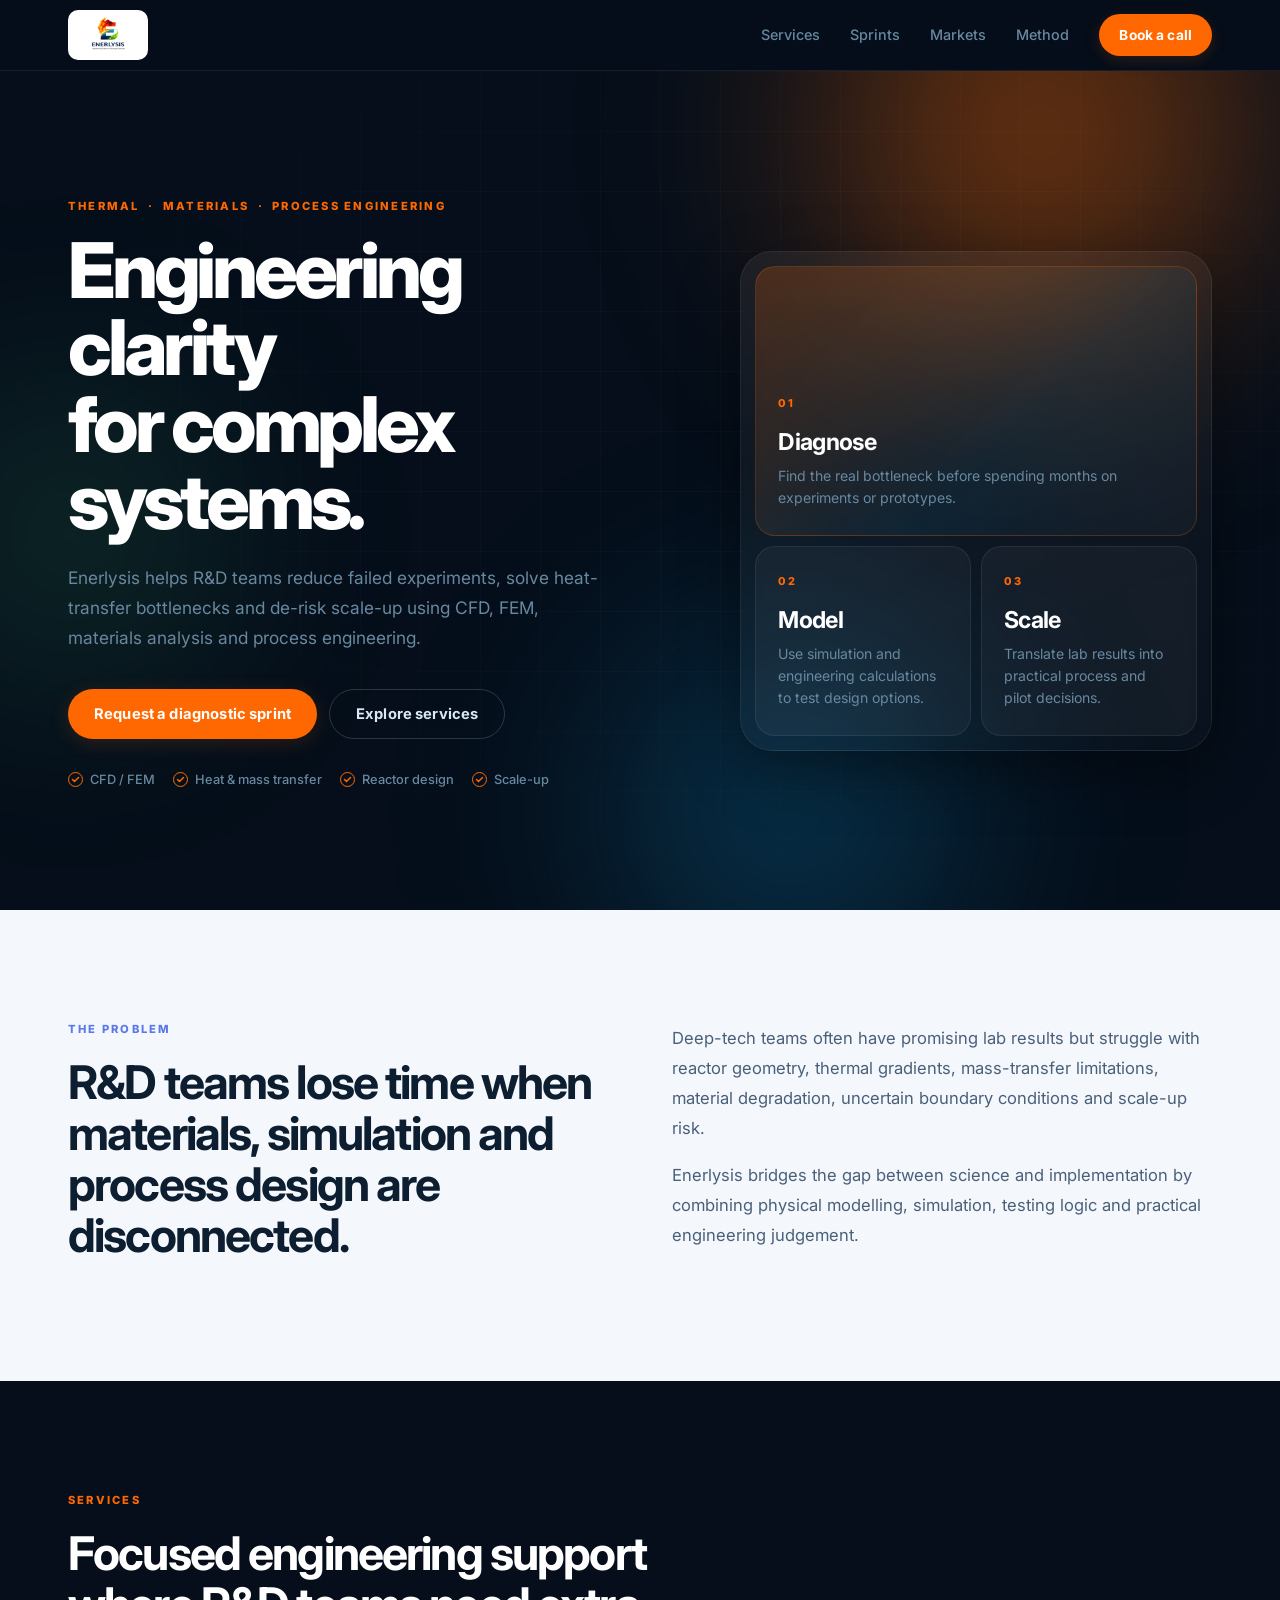
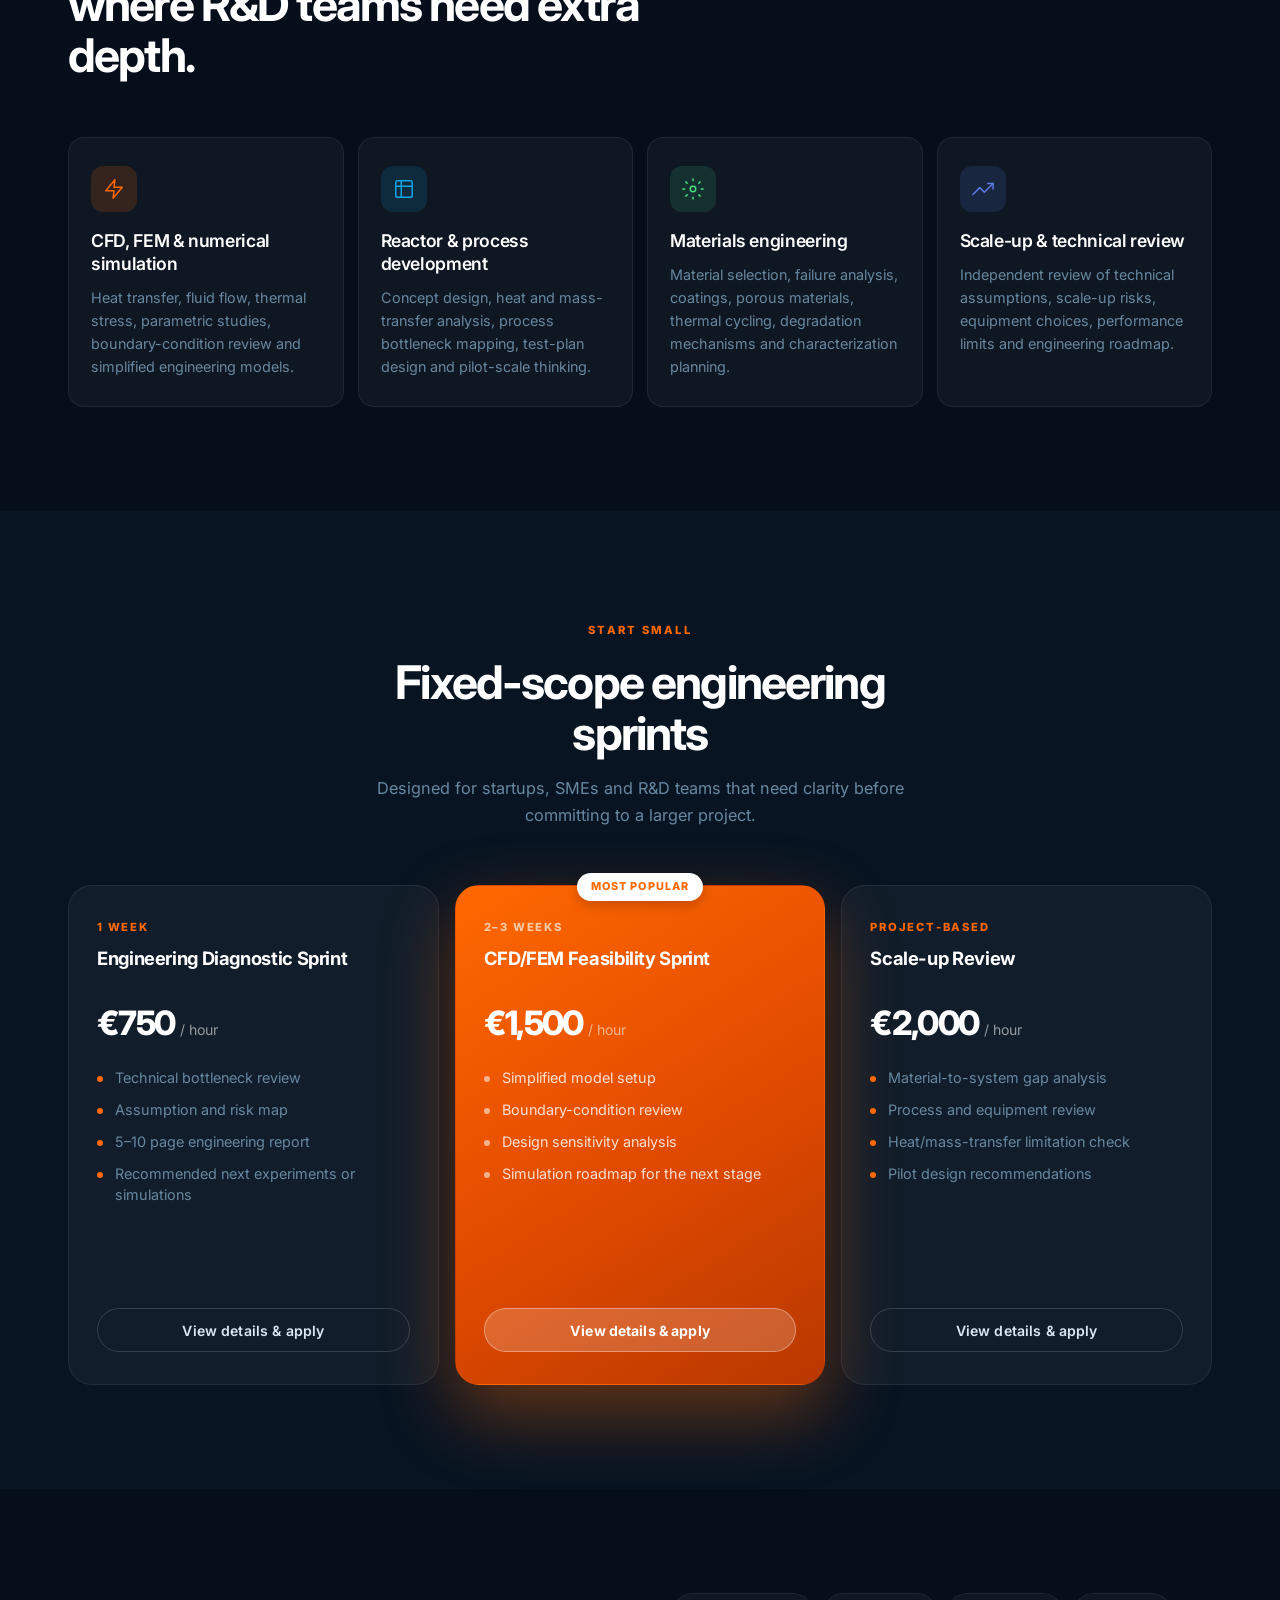
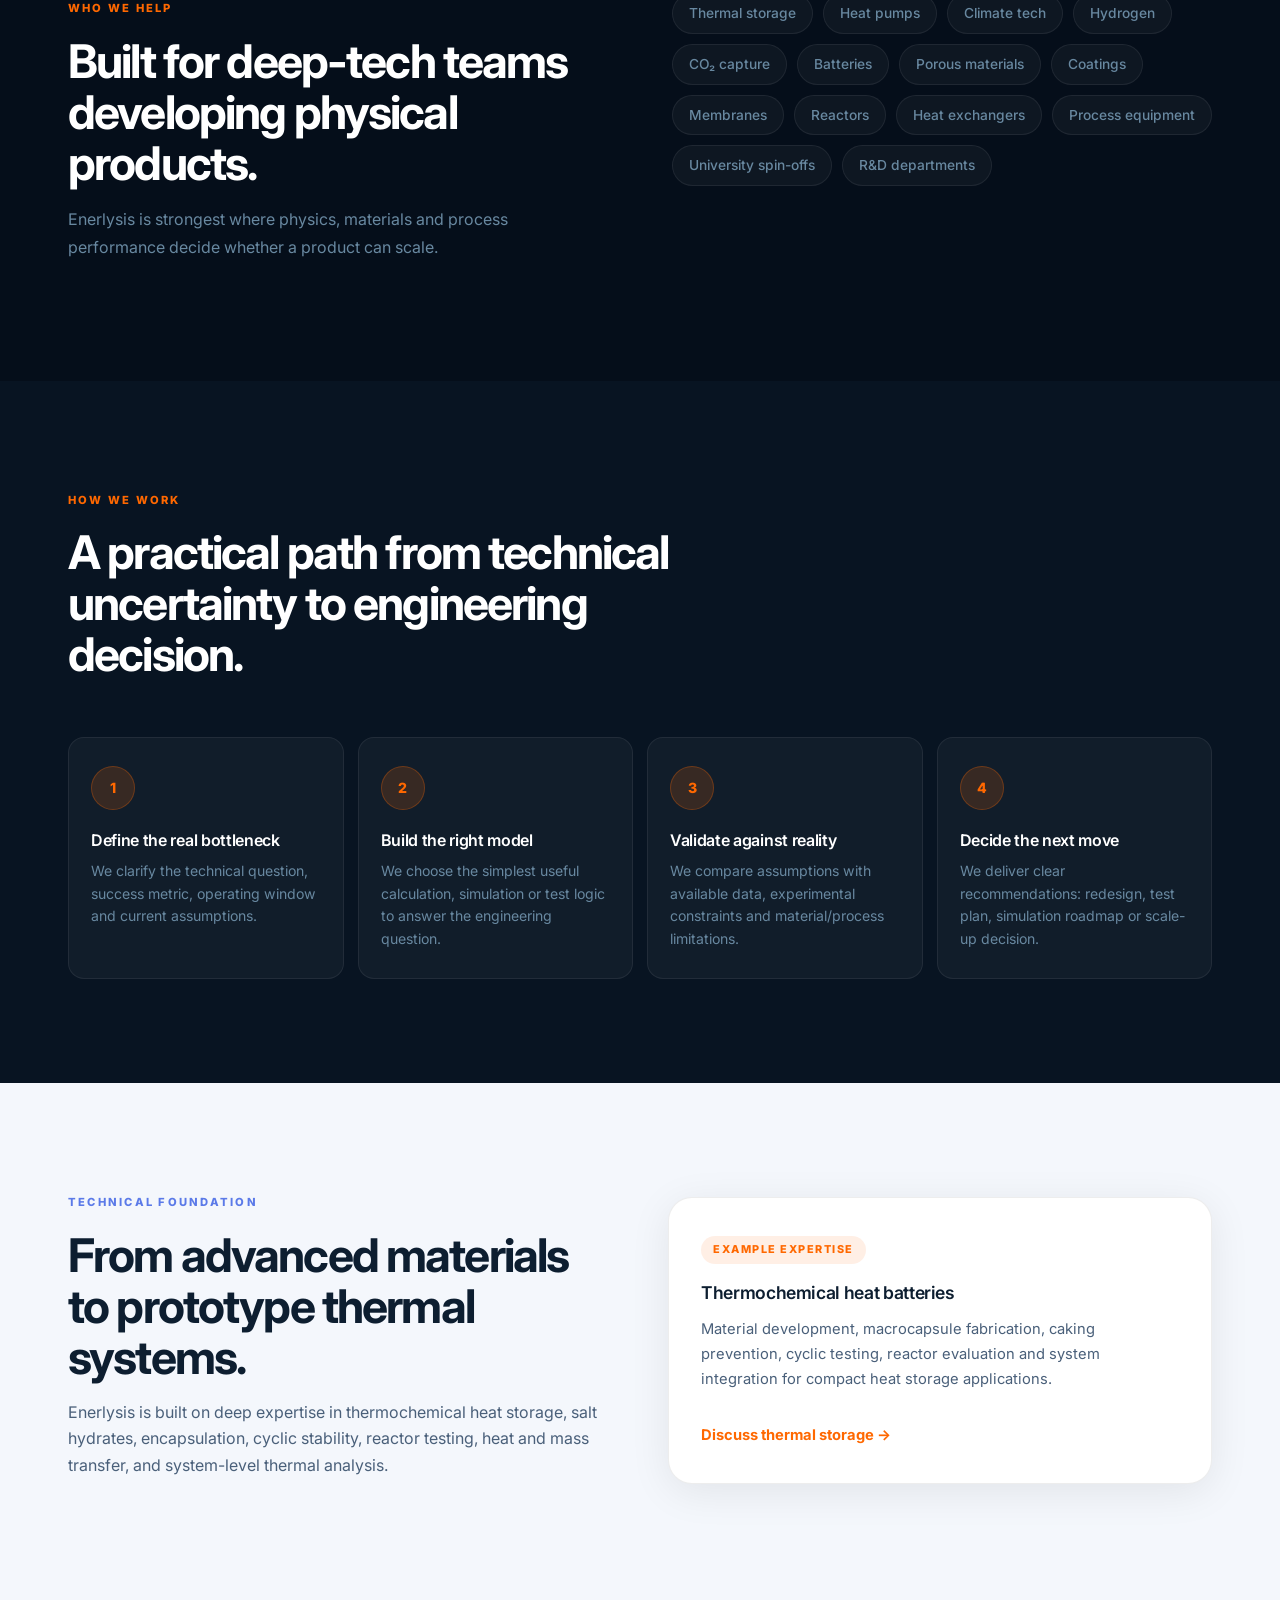
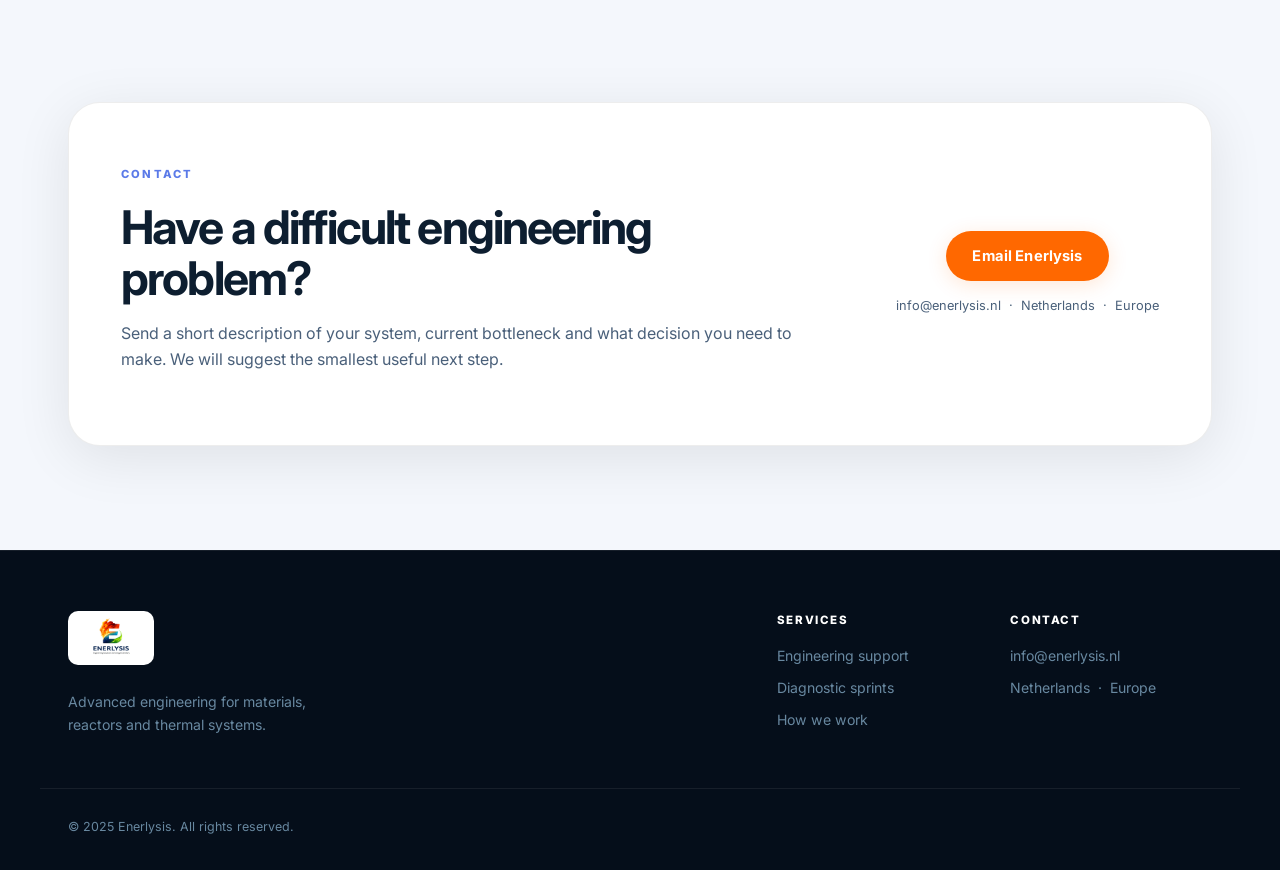
==== commit 91b8dcf4: "Add files via upload" ====
--- a/index.html
+++ b/index.html
@@ -170,7 +170,7 @@
           <article class="price-card">
             <p class="price-timeline">1 week</p>
             <h3>Engineering Diagnostic Sprint</h3>
-            <p class="price-amount">€750 <span>/ project</span></p>
+            <p class="price-amount">€750 <span>/ hour</span></p>
             <ul class="price-list">
               <li>Technical bottleneck review</li>
               <li>Assumption and risk map</li>
@@ -184,7 +184,7 @@
             <div class="featured-badge">Most popular</div>
             <p class="price-timeline">2–3 weeks</p>
             <h3>CFD/FEM Feasibility Sprint</h3>
-            <p class="price-amount">€1,500 <span>/ project</span></p>
+            <p class="price-amount">€1,500 <span>/ hour</span></p>
             <ul class="price-list">
               <li>Simplified model setup</li>
               <li>Boundary-condition review</li>
@@ -197,7 +197,7 @@
           <article class="price-card">
             <p class="price-timeline">Project-based</p>
             <h3>Scale-up Review</h3>
-            <p class="price-amount">€2,000 <span>/ project</span></p>
+            <p class="price-amount">€2,000 <span>/ hour</span></p>
             <ul class="price-list">
               <li>Material-to-system gap analysis</li>
               <li>Process and equipment review</li>
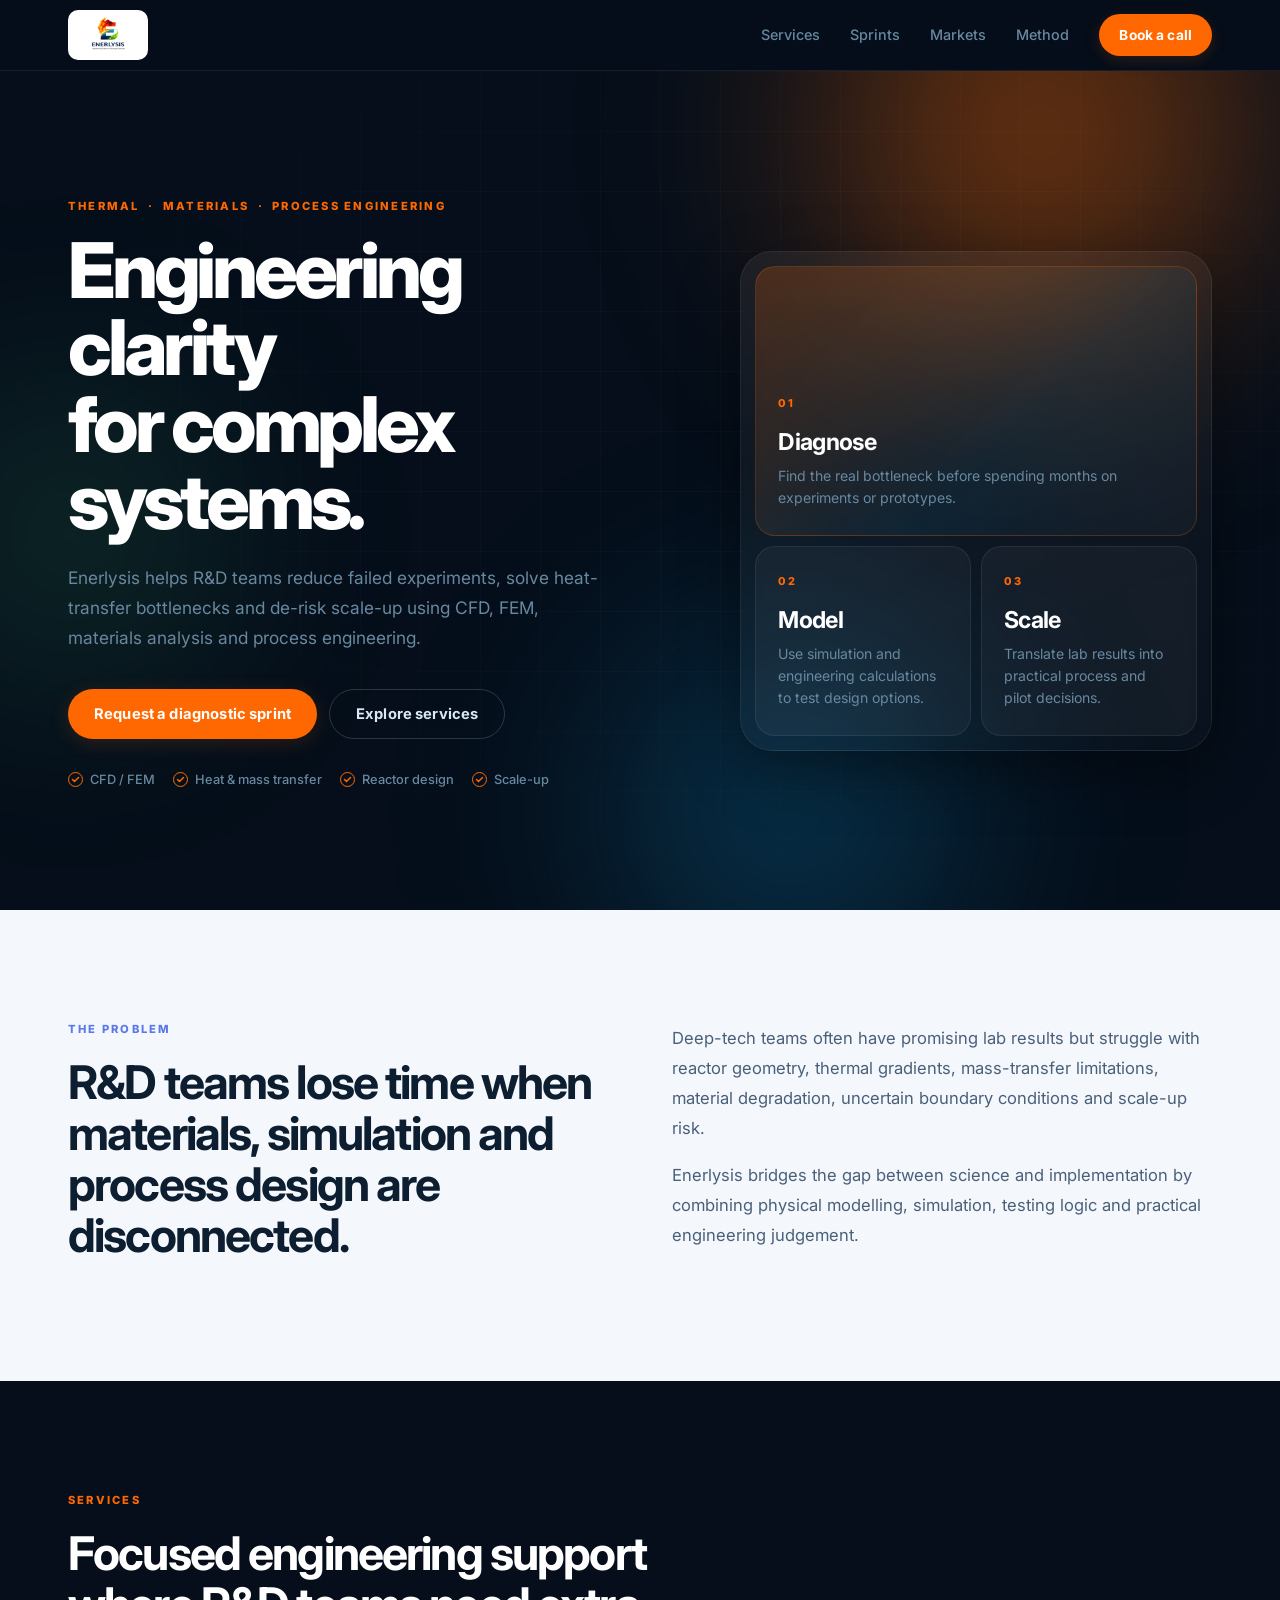
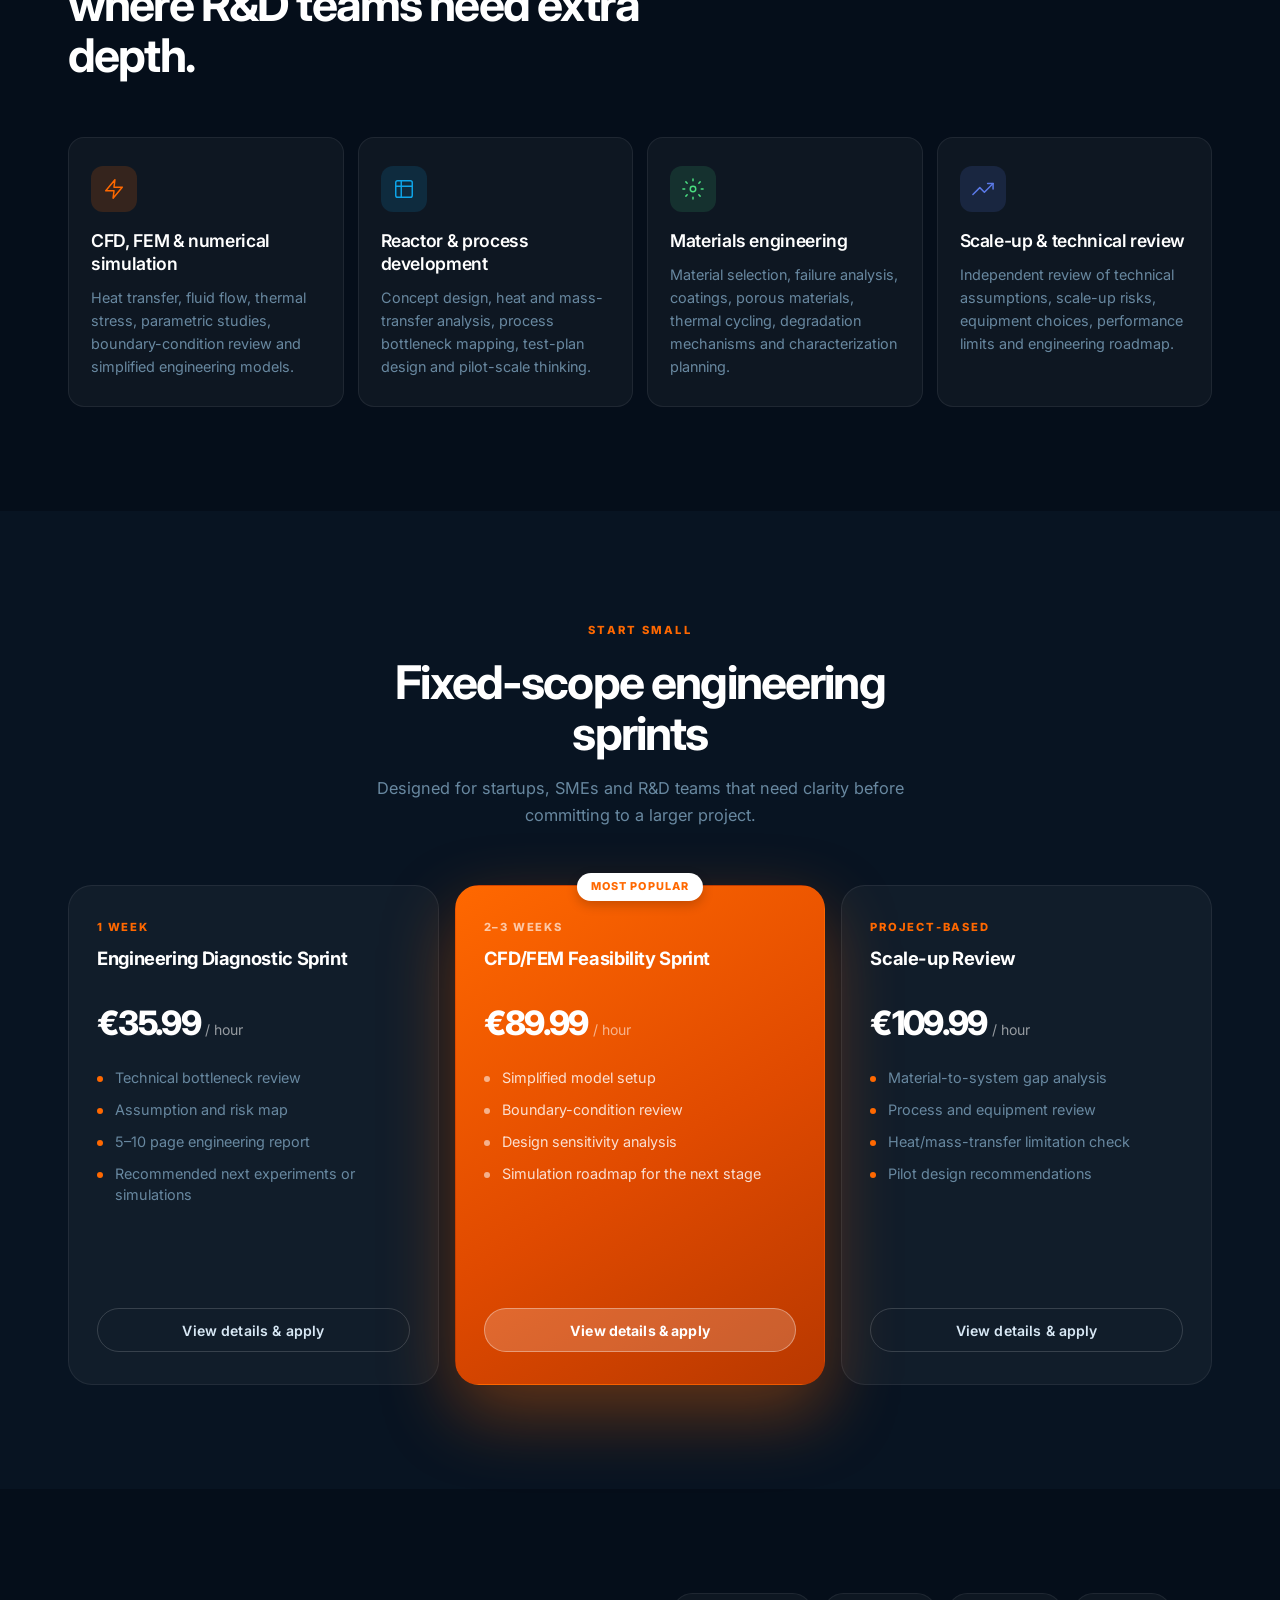
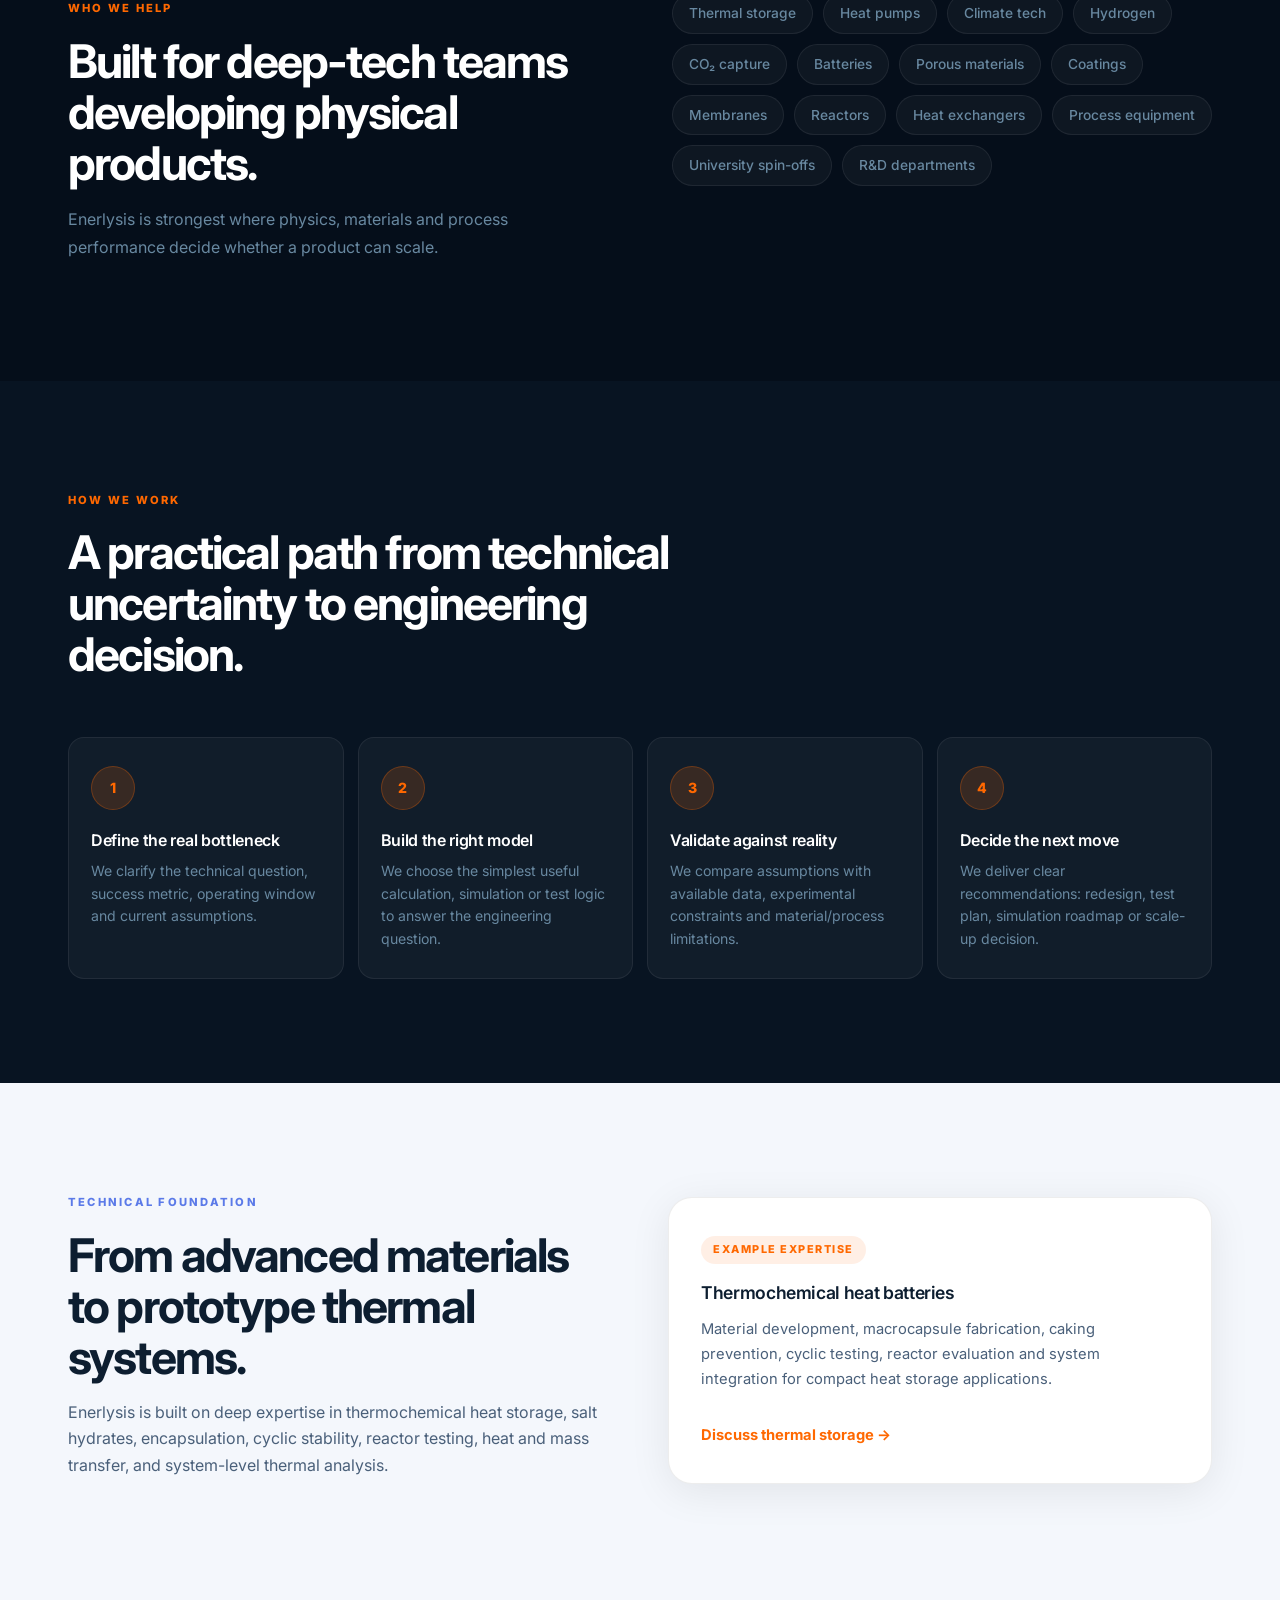
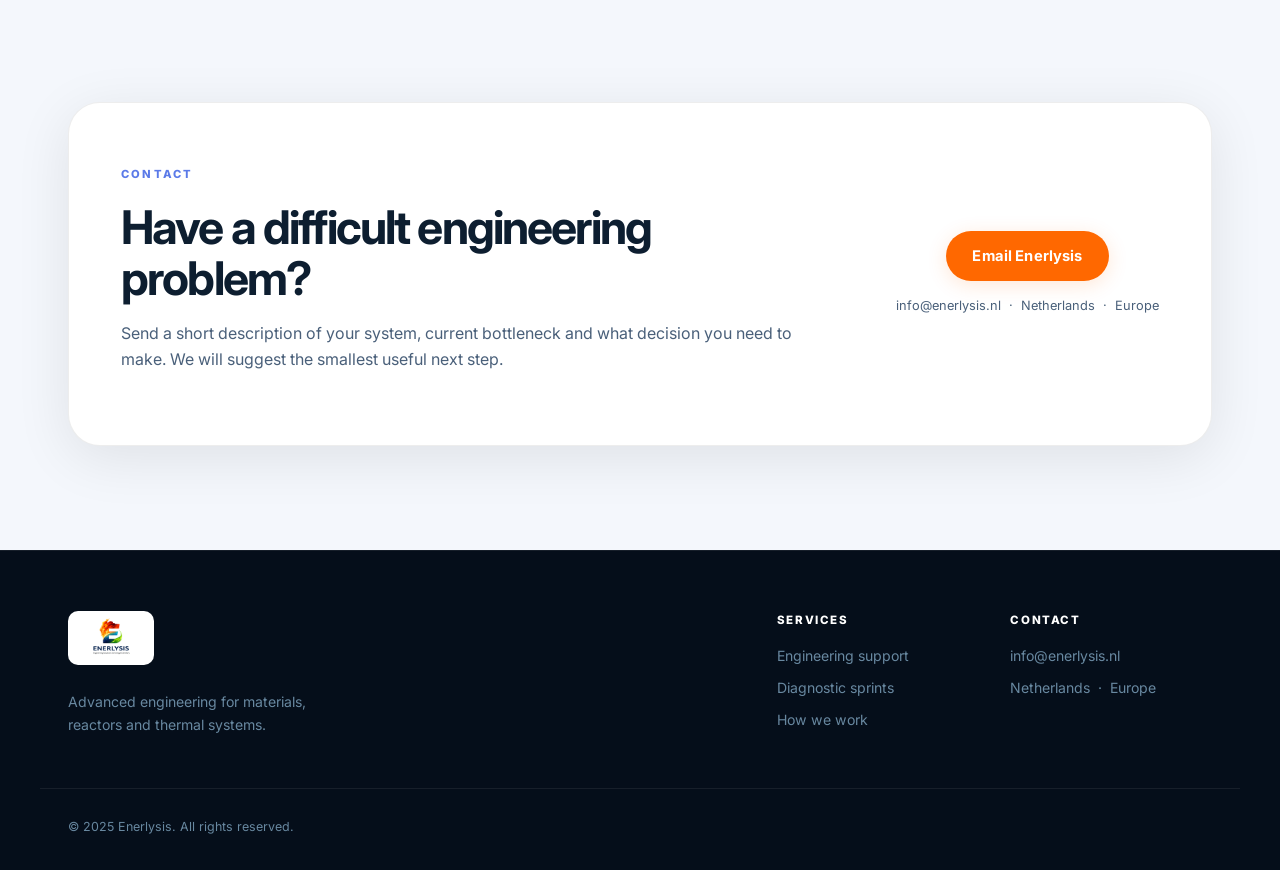
==== commit 8b0619f1: "Update index.html" ====
--- a/index.html
+++ b/index.html
@@ -170,7 +170,7 @@
           <article class="price-card">
             <p class="price-timeline">1 week</p>
             <h3>Engineering Diagnostic Sprint</h3>
-            <p class="price-amount">€750 <span>/ hour</span></p>
+            <p class="price-amount">€35.99 <span>/ hour</span></p>
             <ul class="price-list">
               <li>Technical bottleneck review</li>
               <li>Assumption and risk map</li>
@@ -184,7 +184,7 @@
             <div class="featured-badge">Most popular</div>
             <p class="price-timeline">2–3 weeks</p>
             <h3>CFD/FEM Feasibility Sprint</h3>
-            <p class="price-amount">€1,500 <span>/ hour</span></p>
+            <p class="price-amount">€89.99 <span>/ hour</span></p>
             <ul class="price-list">
               <li>Simplified model setup</li>
               <li>Boundary-condition review</li>
@@ -197,7 +197,7 @@
           <article class="price-card">
             <p class="price-timeline">Project-based</p>
             <h3>Scale-up Review</h3>
-            <p class="price-amount">€2,000 <span>/ hour</span></p>
+            <p class="price-amount">€109.99 <span>/ hour</span></p>
             <ul class="price-list">
               <li>Material-to-system gap analysis</li>
               <li>Process and equipment review</li>
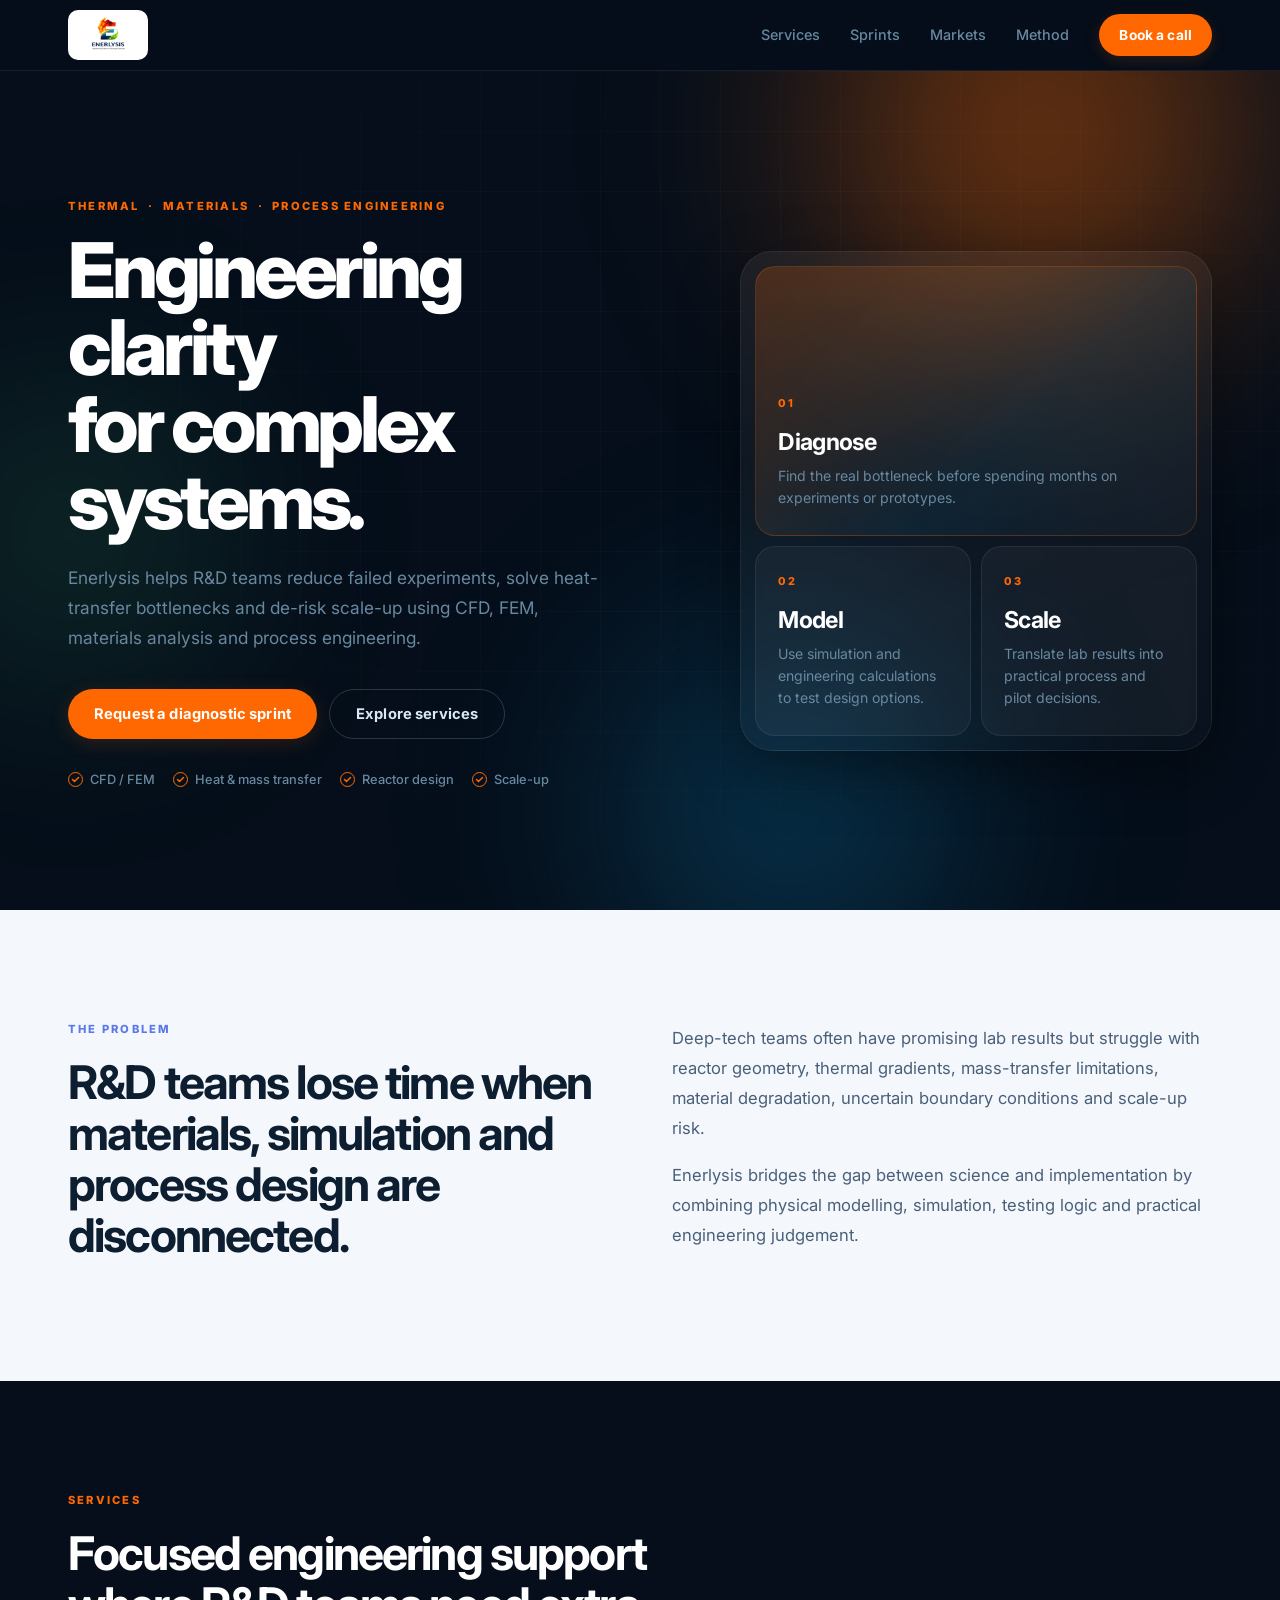
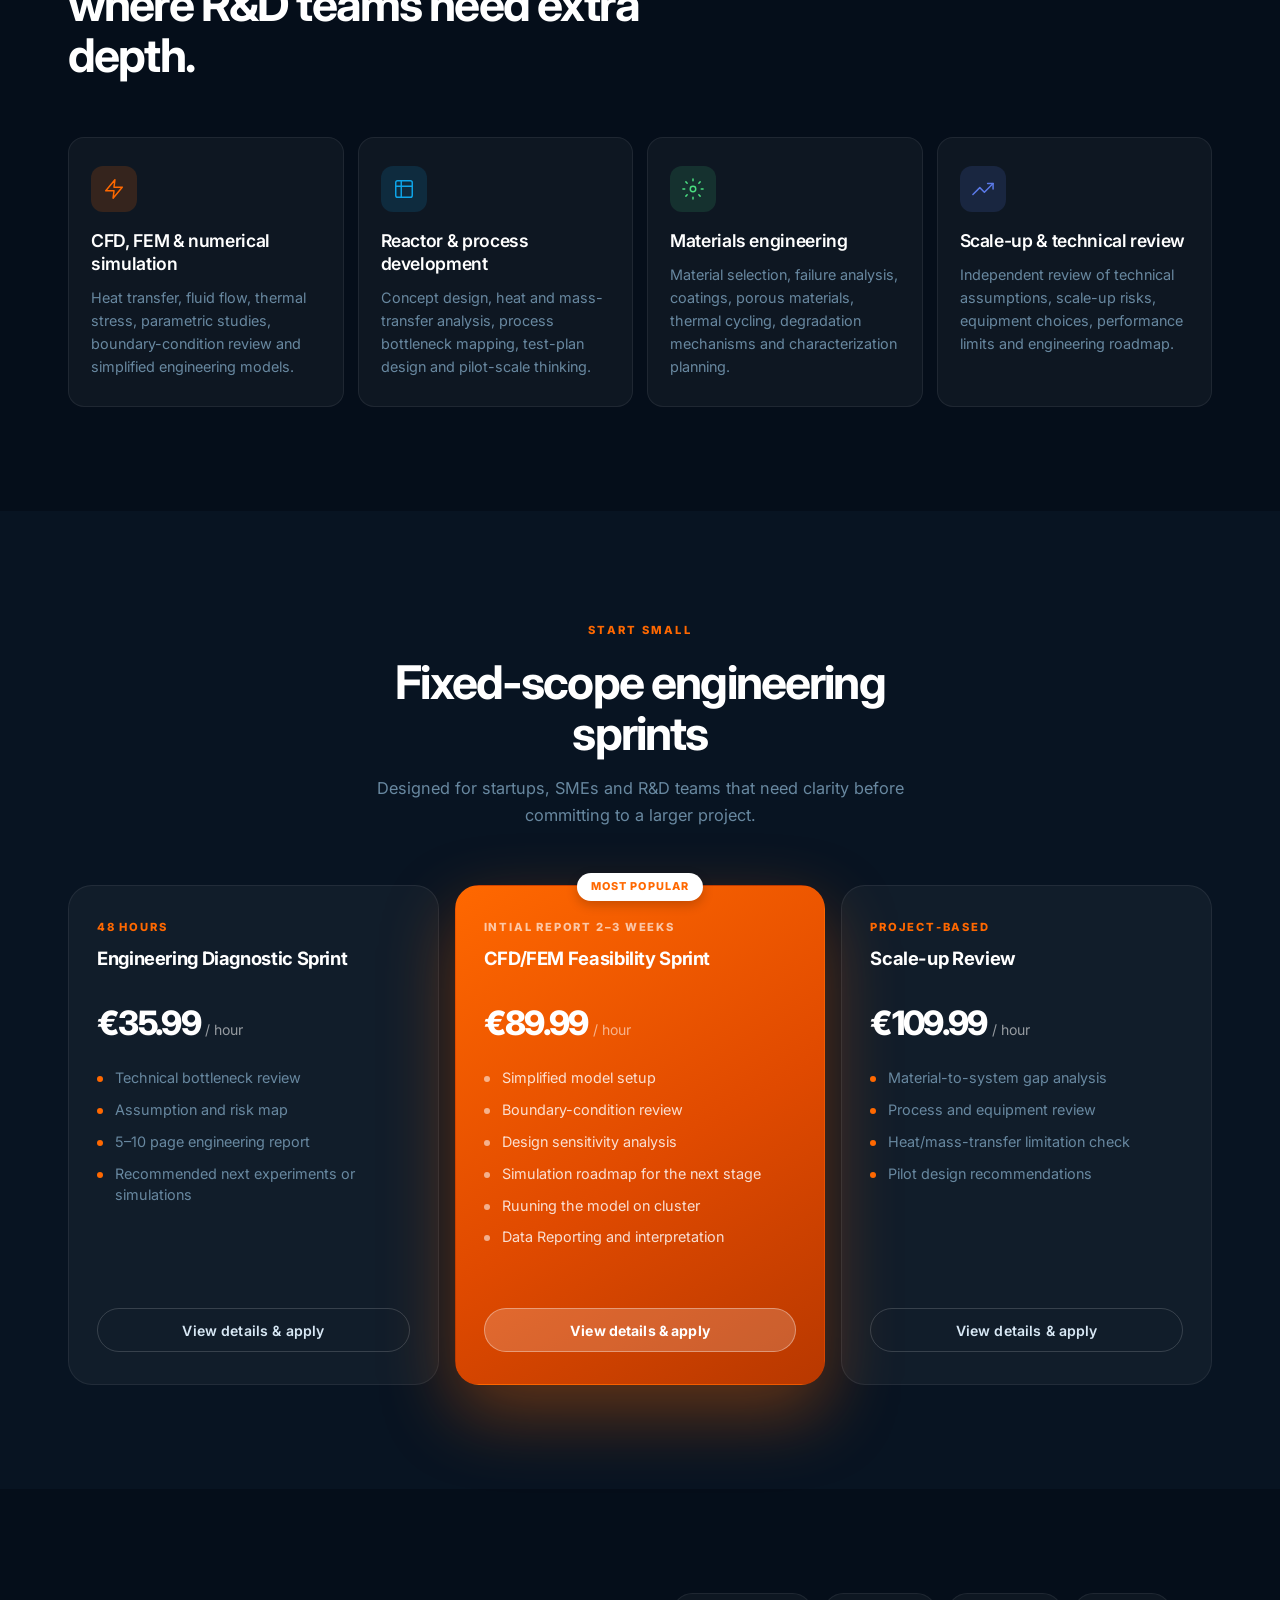
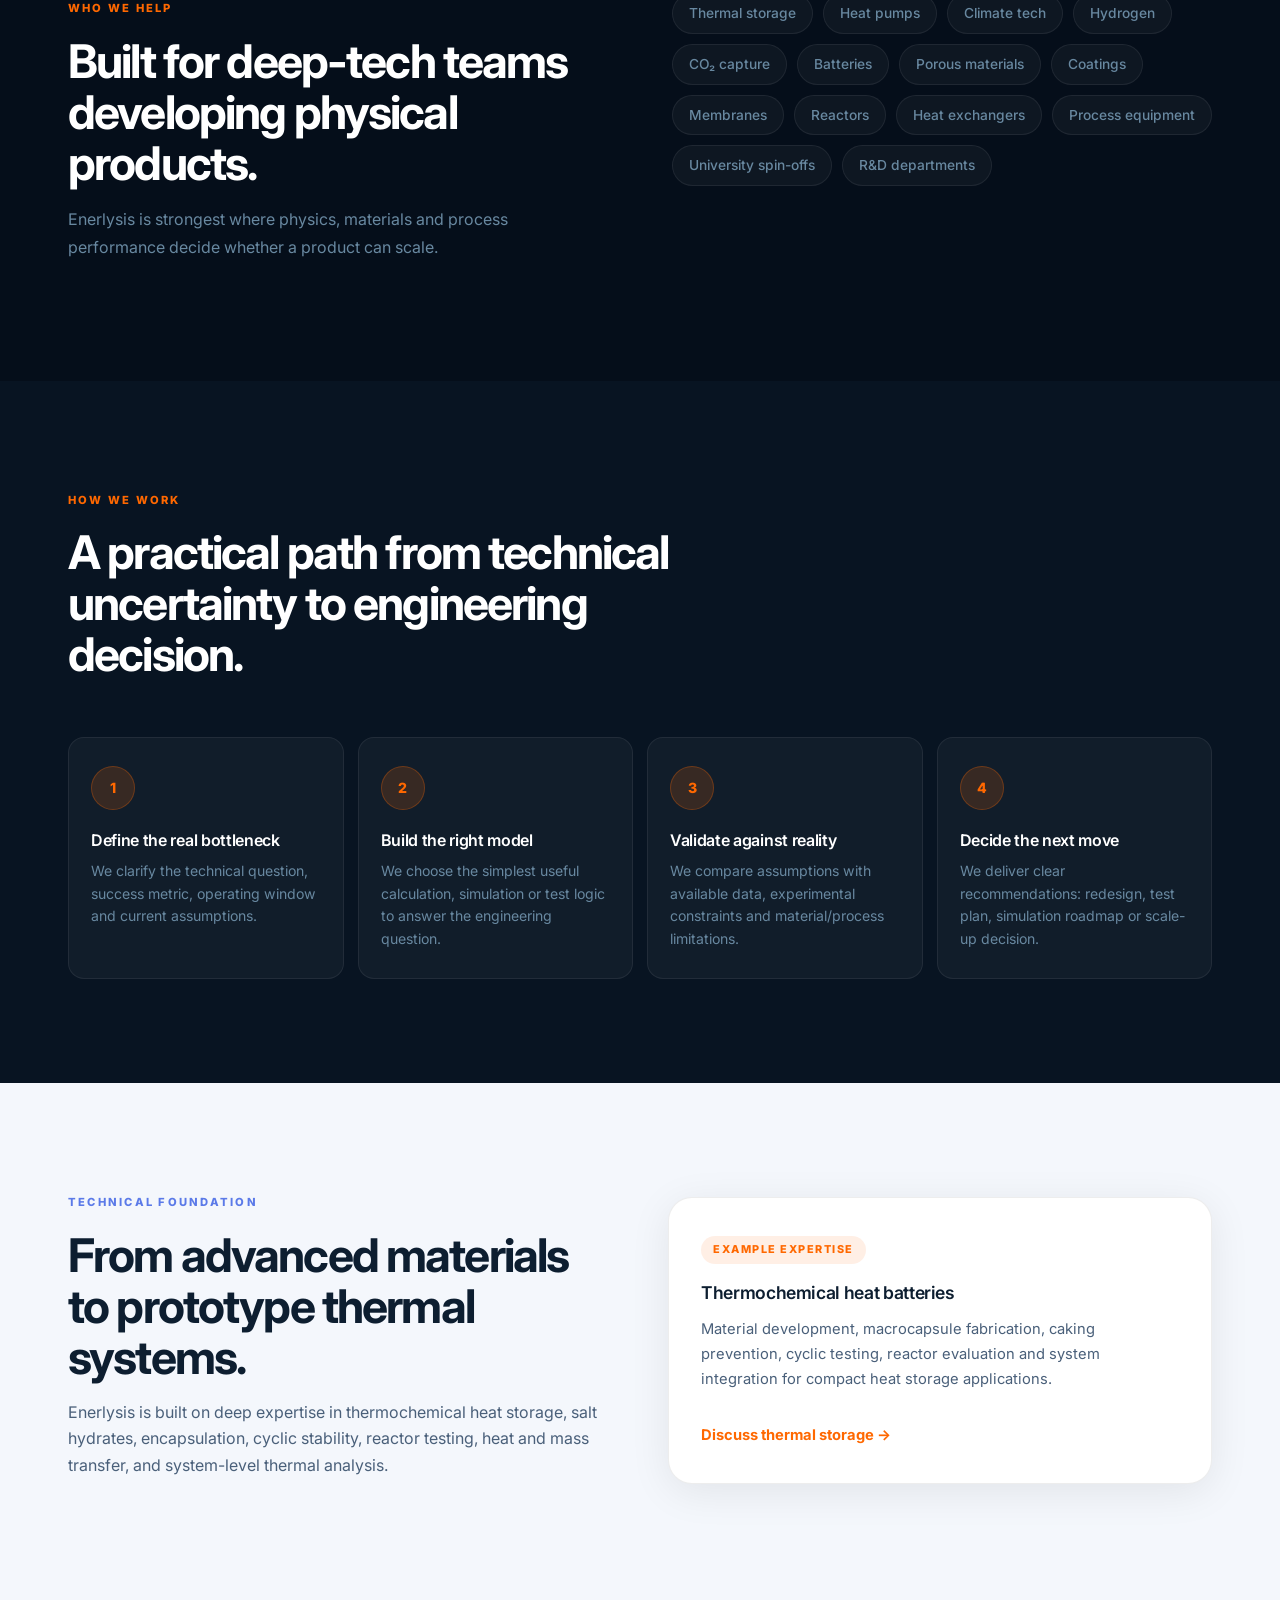
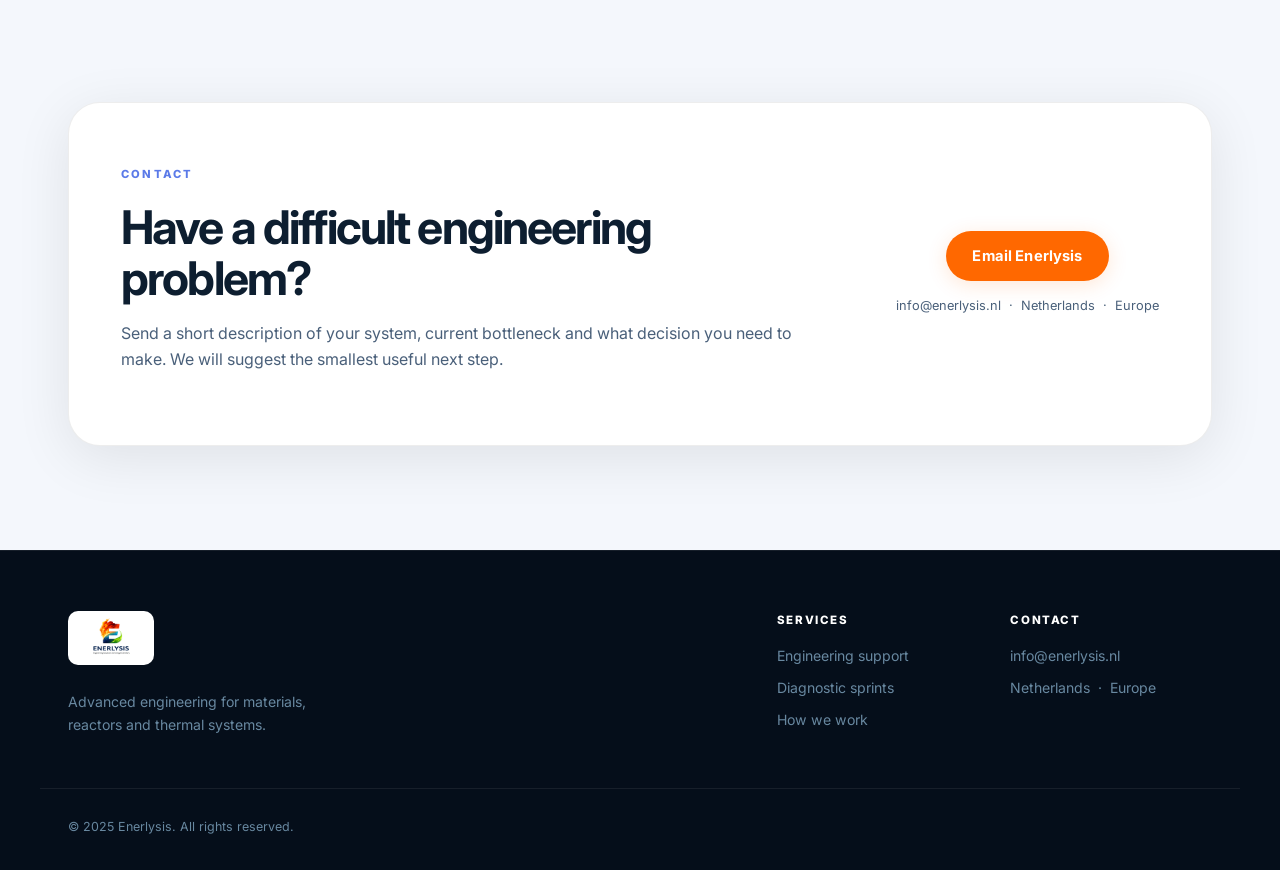
==== commit 8f894a88: "Update index.html" ====
--- a/index.html
+++ b/index.html
@@ -168,7 +168,7 @@
         <div class="pricing-grid">
 
           <article class="price-card">
-            <p class="price-timeline">1 week</p>
+            <p class="price-timeline">48 hours</p>
             <h3>Engineering Diagnostic Sprint</h3>
             <p class="price-amount">€35.99 <span>/ hour</span></p>
             <ul class="price-list">
@@ -182,7 +182,7 @@
 
           <article class="price-card featured">
             <div class="featured-badge">Most popular</div>
-            <p class="price-timeline">2–3 weeks</p>
+            <p class="price-timeline">Intial report 2–3 weeks</p>
             <h3>CFD/FEM Feasibility Sprint</h3>
             <p class="price-amount">€89.99 <span>/ hour</span></p>
             <ul class="price-list">
@@ -190,6 +190,8 @@
               <li>Boundary-condition review</li>
               <li>Design sensitivity analysis</li>
               <li>Simulation roadmap for the next stage</li>
+              <li>Ruuning the model on cluster</li>
+              <li>Data Reporting and interpretation</li>
             </ul>
             <a href="sprint-cfd-fem.html" class="button white-btn">View details &amp; apply</a>
           </article>
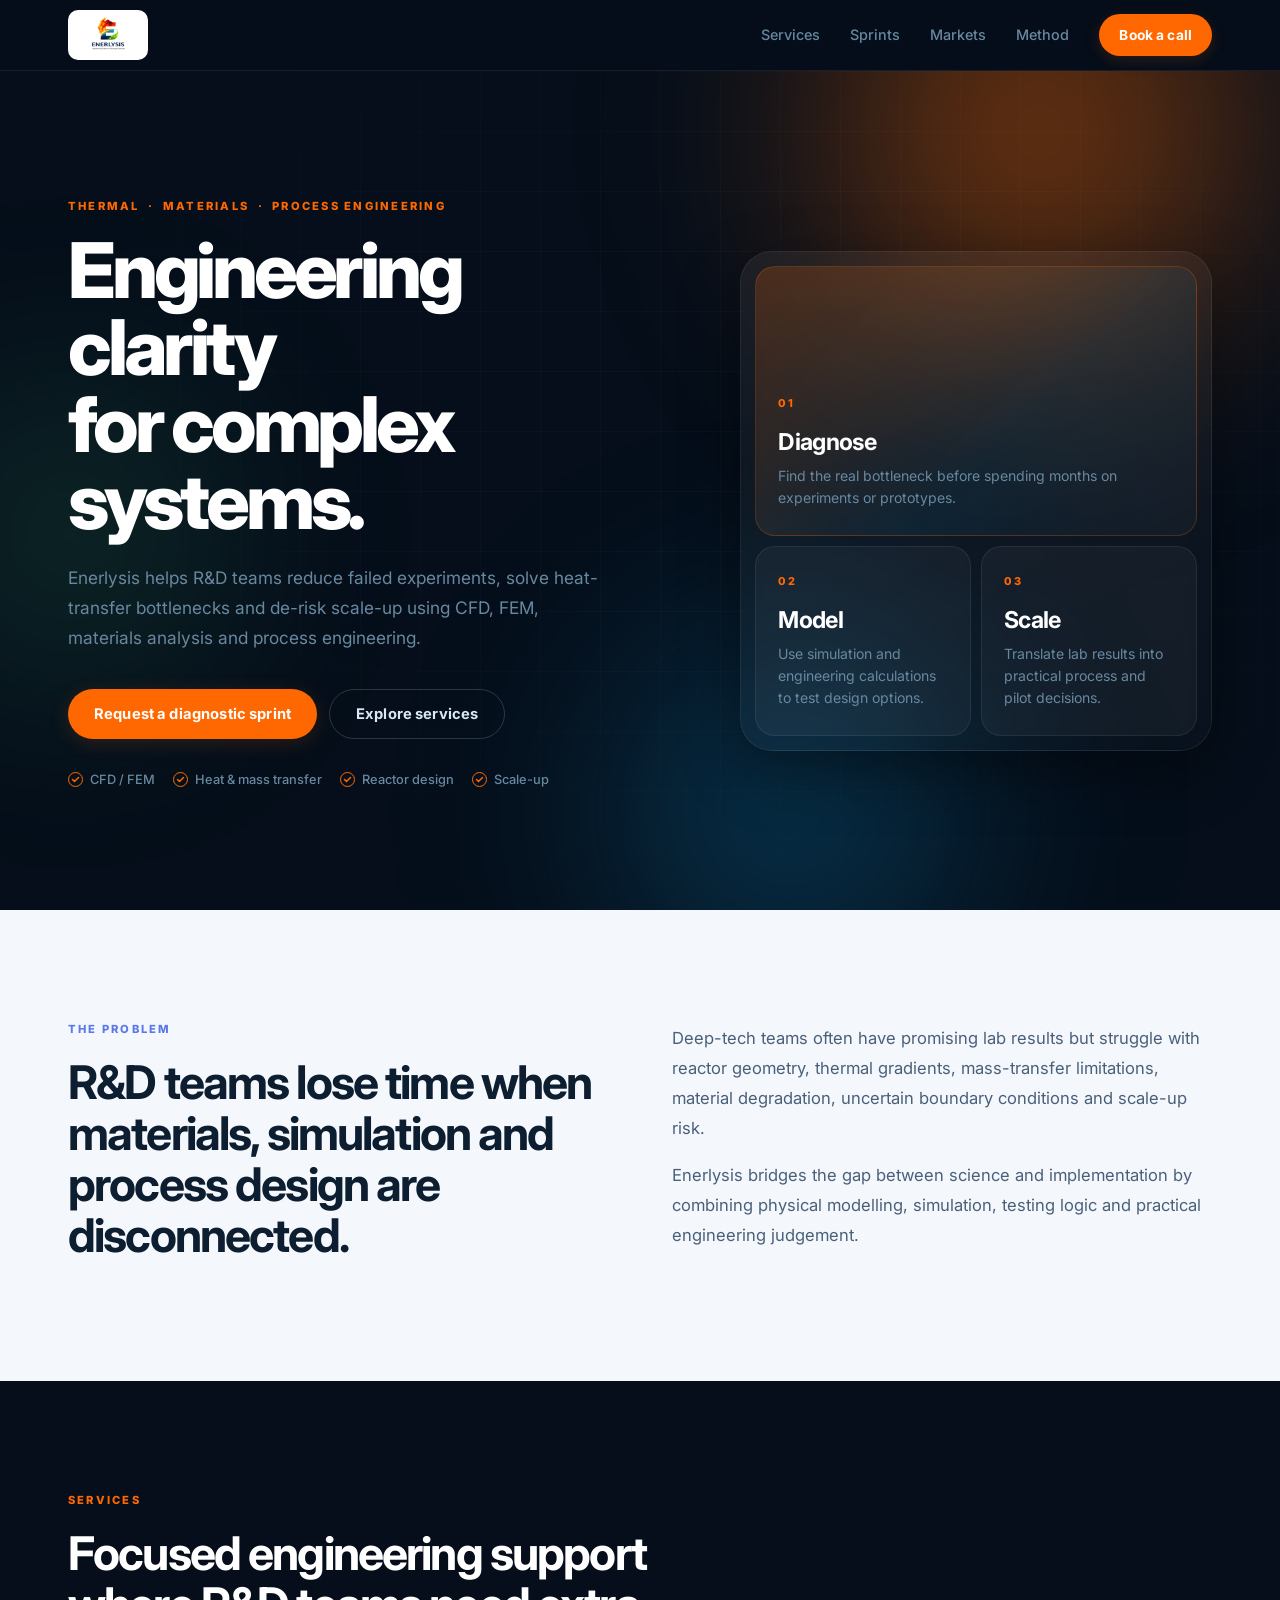
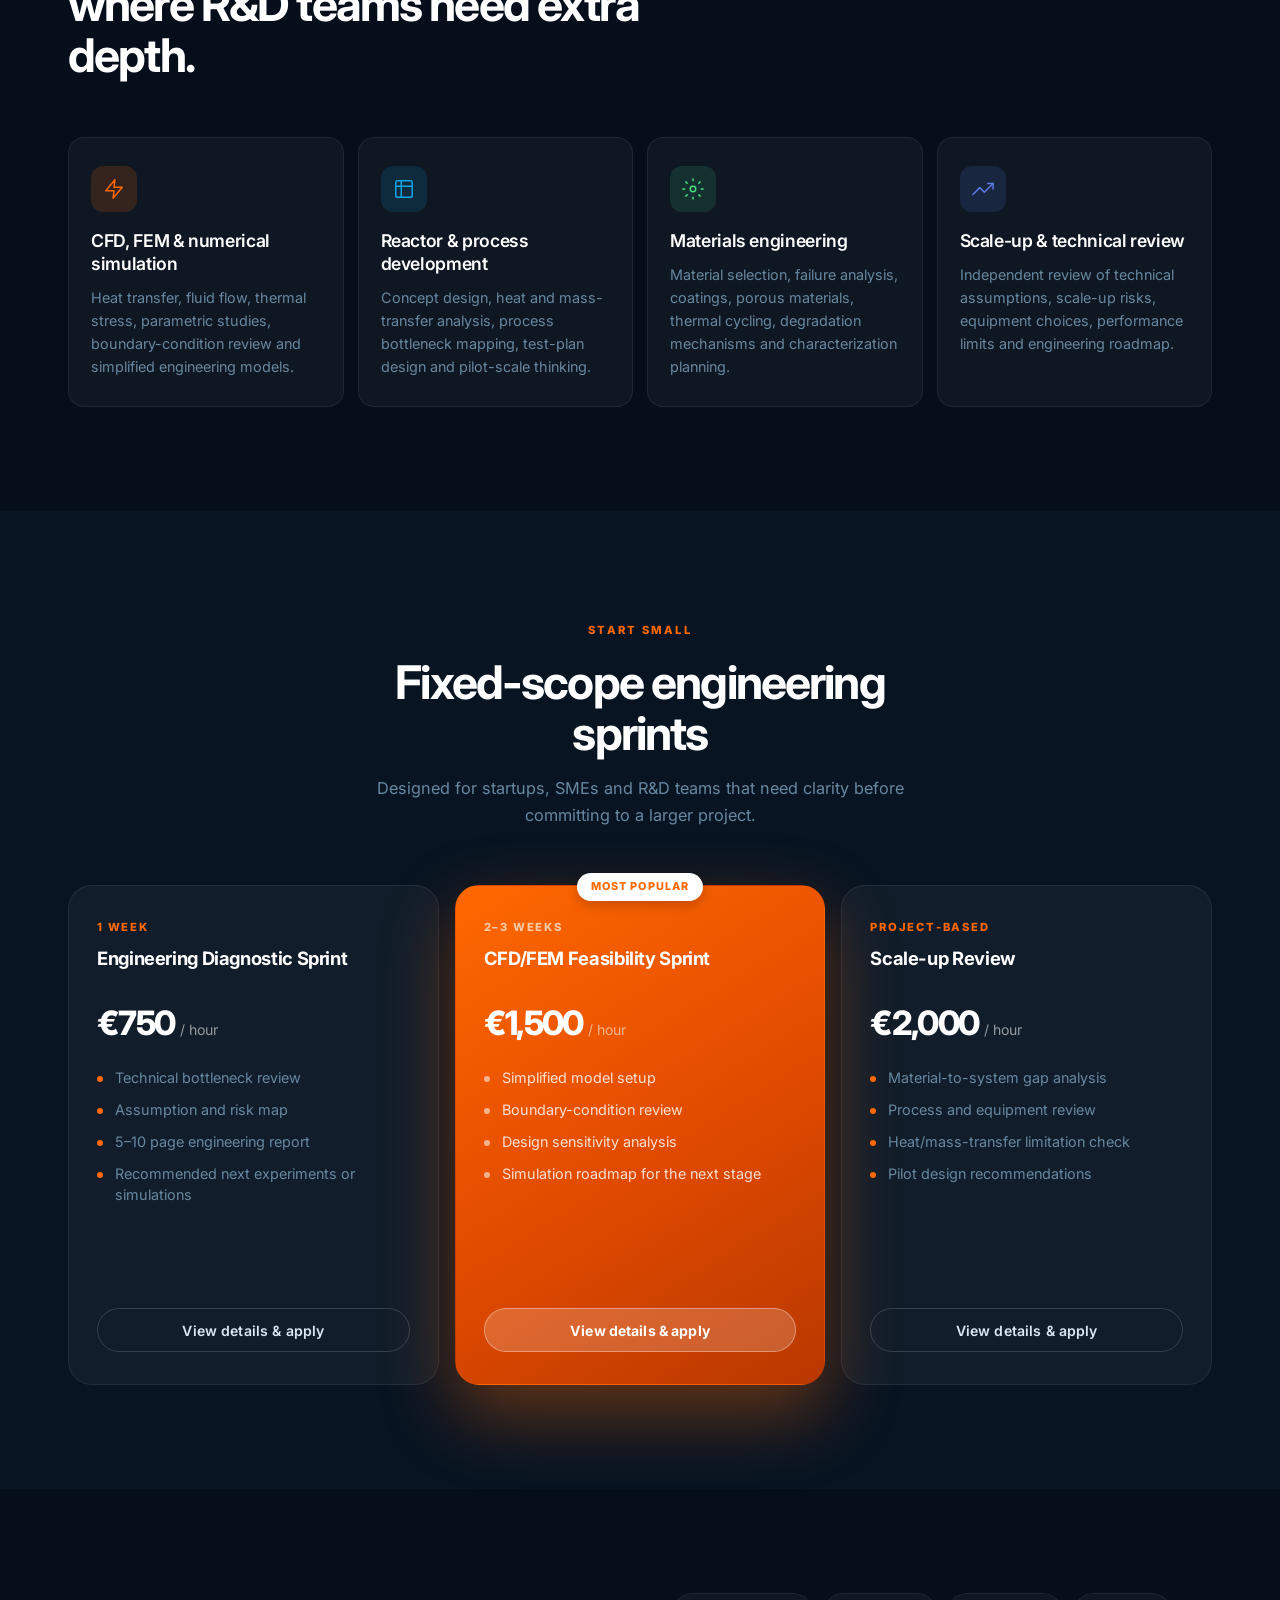
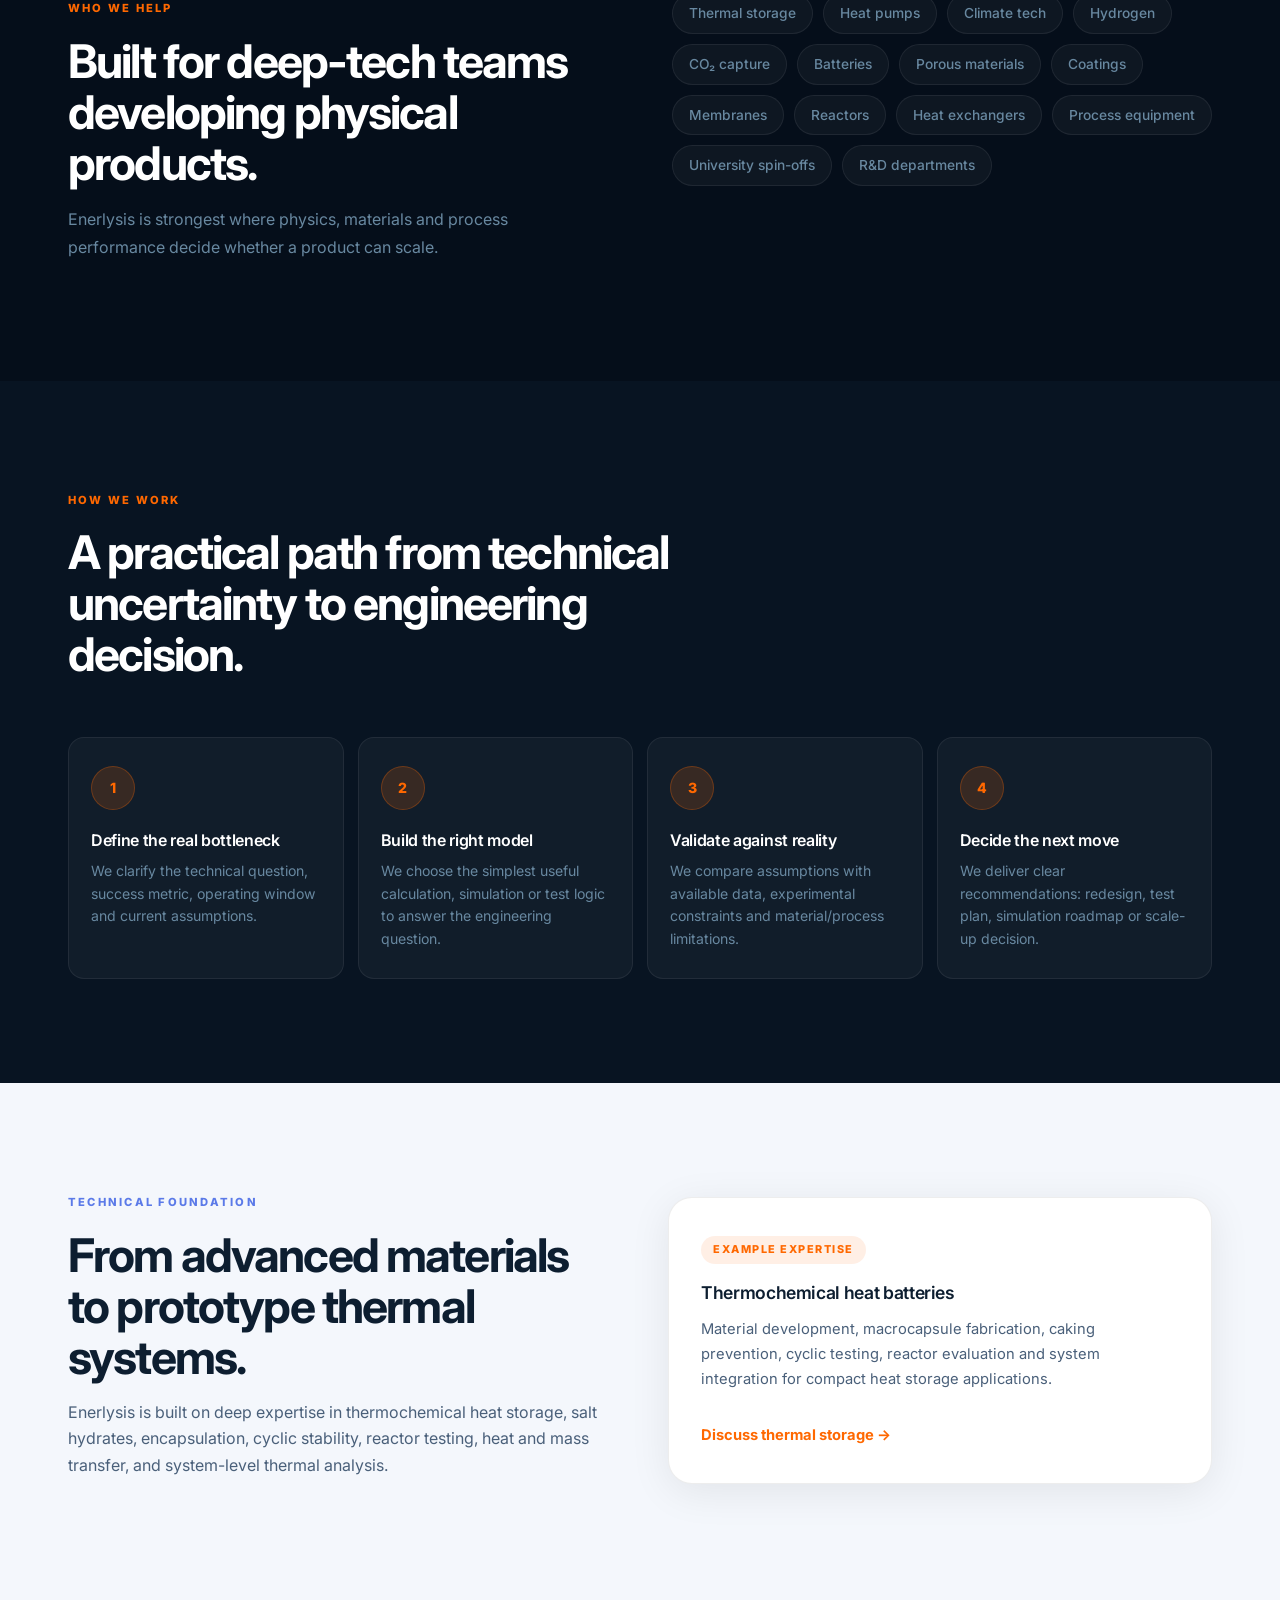
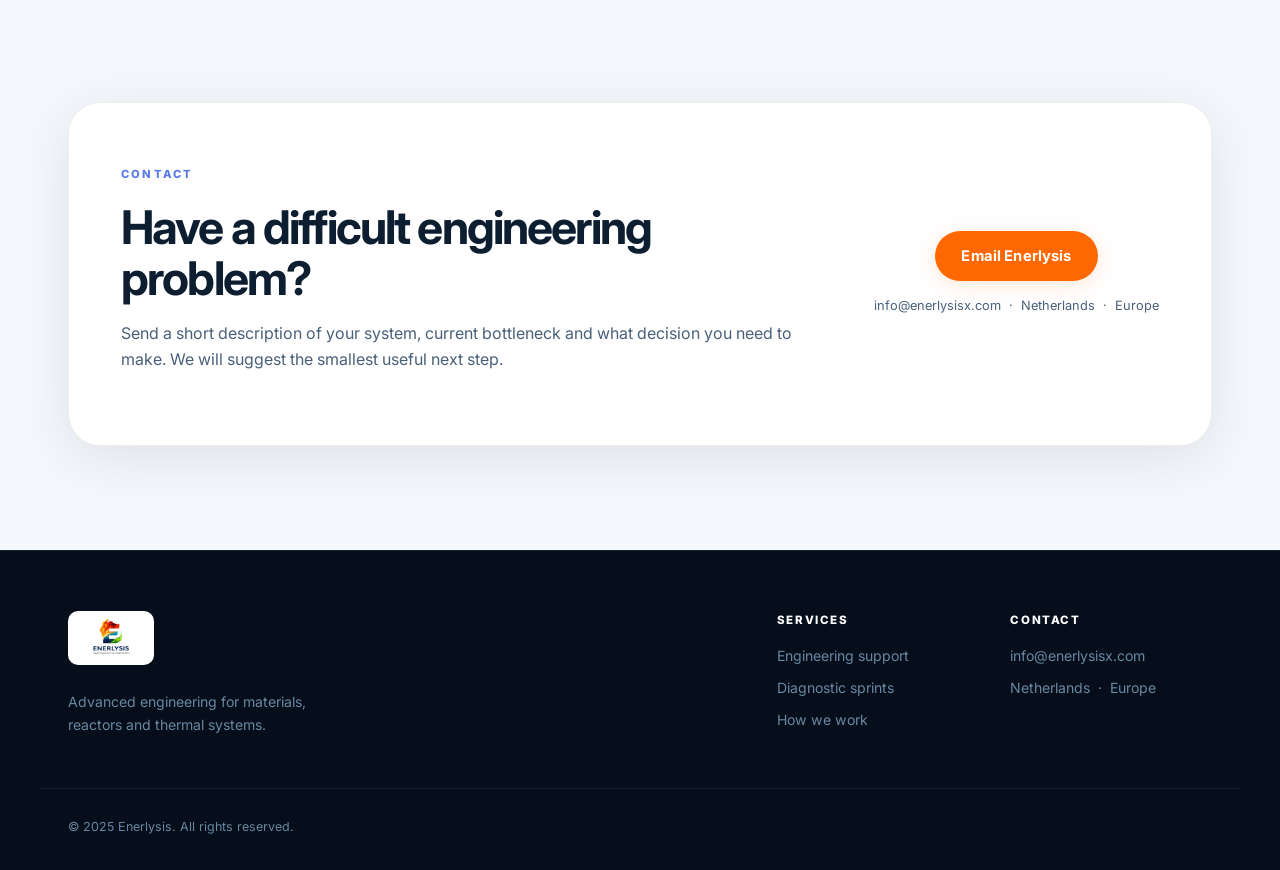
==== commit 9046f647: "Add files via upload" ====
--- a/index.html
+++ b/index.html
@@ -33,7 +33,7 @@
         <a href="#sprints">Sprints</a>
         <a href="#markets">Markets</a>
         <a href="#method">Method</a>
-        <a class="nav-cta" href="mailto:info@enerlysis.nl?subject=Technical%20consultation%20request">Book a call</a>
+        <a class="nav-cta" href="mailto:info@enerlysisx.com?subject=Technical%20consultation%20request">Book a call</a>
       </div>
     </nav>
   </header>
@@ -54,7 +54,7 @@
           <h1>Engineering clarity<br>for complex systems.</h1>
           <p class="lead">Enerlysis helps R&amp;D teams reduce failed experiments, solve heat-transfer bottlenecks and de-risk scale-up using CFD, FEM, materials analysis and process engineering.</p>
           <div class="hero-actions">
-            <a class="button primary" href="mailto:info@enerlysis.nl?subject=Engineering%20Diagnostic%20Sprint">Request a diagnostic sprint</a>
+            <a class="button primary" href="mailto:info@enerlysisx.com?subject=Engineering%20Diagnostic%20Sprint">Request a diagnostic sprint</a>
             <a class="button ghost" href="#services">Explore services</a>
           </div>
           <div class="trust-strip">
@@ -168,9 +168,9 @@
         <div class="pricing-grid">
 
           <article class="price-card">
-            <p class="price-timeline">48 hours</p>
+            <p class="price-timeline">1 week</p>
             <h3>Engineering Diagnostic Sprint</h3>
-            <p class="price-amount">€35.99 <span>/ hour</span></p>
+            <p class="price-amount">€750 <span>/ hour</span></p>
             <ul class="price-list">
               <li>Technical bottleneck review</li>
               <li>Assumption and risk map</li>
@@ -182,16 +182,14 @@
 
           <article class="price-card featured">
             <div class="featured-badge">Most popular</div>
-            <p class="price-timeline">Intial report 2–3 weeks</p>
+            <p class="price-timeline">2–3 weeks</p>
             <h3>CFD/FEM Feasibility Sprint</h3>
-            <p class="price-amount">€89.99 <span>/ hour</span></p>
+            <p class="price-amount">€1,500 <span>/ hour</span></p>
             <ul class="price-list">
               <li>Simplified model setup</li>
               <li>Boundary-condition review</li>
               <li>Design sensitivity analysis</li>
               <li>Simulation roadmap for the next stage</li>
-              <li>Ruuning the model on cluster</li>
-              <li>Data Reporting and interpretation</li>
             </ul>
             <a href="sprint-cfd-fem.html" class="button white-btn">View details &amp; apply</a>
           </article>
@@ -199,7 +197,7 @@
           <article class="price-card">
             <p class="price-timeline">Project-based</p>
             <h3>Scale-up Review</h3>
-            <p class="price-amount">€109.99 <span>/ hour</span></p>
+            <p class="price-amount">€2,000 <span>/ hour</span></p>
             <ul class="price-list">
               <li>Material-to-system gap analysis</li>
               <li>Process and equipment review</li>
@@ -284,7 +282,7 @@
           <div class="case-tag">Example expertise</div>
           <h3 class="ink-heading">Thermochemical heat batteries</h3>
           <p class="ink-muted">Material development, macrocapsule fabrication, caking prevention, cyclic testing, reactor evaluation and system integration for compact heat storage applications.</p>
-          <a href="mailto:info@enerlysis.nl?subject=Thermal%20energy%20storage%20discussion" class="case-link">Discuss thermal storage →</a>
+          <a href="mailto:info@enerlysisx.com?subject=Thermal%20energy%20storage%20discussion" class="case-link">Discuss thermal storage →</a>
         </div>
       </div>
     </section>
@@ -299,8 +297,8 @@
             <p class="ink-muted">Send a short description of your system, current bottleneck and what decision you need to make. We will suggest the smallest useful next step.</p>
           </div>
           <div class="contact-cta">
-            <a class="button primary" href="mailto:info@enerlysis.nl?subject=Technical%20consultation%20request&body=Hi%20Enerlysis%2C%0A%0AWe%20are%20working%20on%3A%0AOur%20main%20technical%20bottleneck%20is%3A%0AWe%20need%20to%20decide%3A%0A%0ABest%2C">Email Enerlysis</a>
-            <p class="microcopy">info@enerlysis.nl &nbsp;·&nbsp; Netherlands &nbsp;·&nbsp; Europe</p>
+            <a class="button primary" href="mailto:info@enerlysisx.com?subject=Technical%20consultation%20request&body=Hi%20Enerlysis%2C%0A%0AWe%20are%20working%20on%3A%0AOur%20main%20technical%20bottleneck%20is%3A%0AWe%20need%20to%20decide%3A%0A%0ABest%2C">Email Enerlysis</a>
+            <p class="microcopy">info@enerlysisx.com &nbsp;·&nbsp; Netherlands &nbsp;·&nbsp; Europe</p>
           </div>
         </div>
       </div>
@@ -328,7 +326,7 @@
         </div>
         <div>
           <p class="footer-title">Contact</p>
-          <a href="mailto:info@enerlysis.nl">info@enerlysis.nl</a>
+          <a href="mailto:info@enerlysisx.com">info@enerlysisx.com</a>
           <span>Netherlands &nbsp;·&nbsp; Europe</span>
         </div>
       </div>
